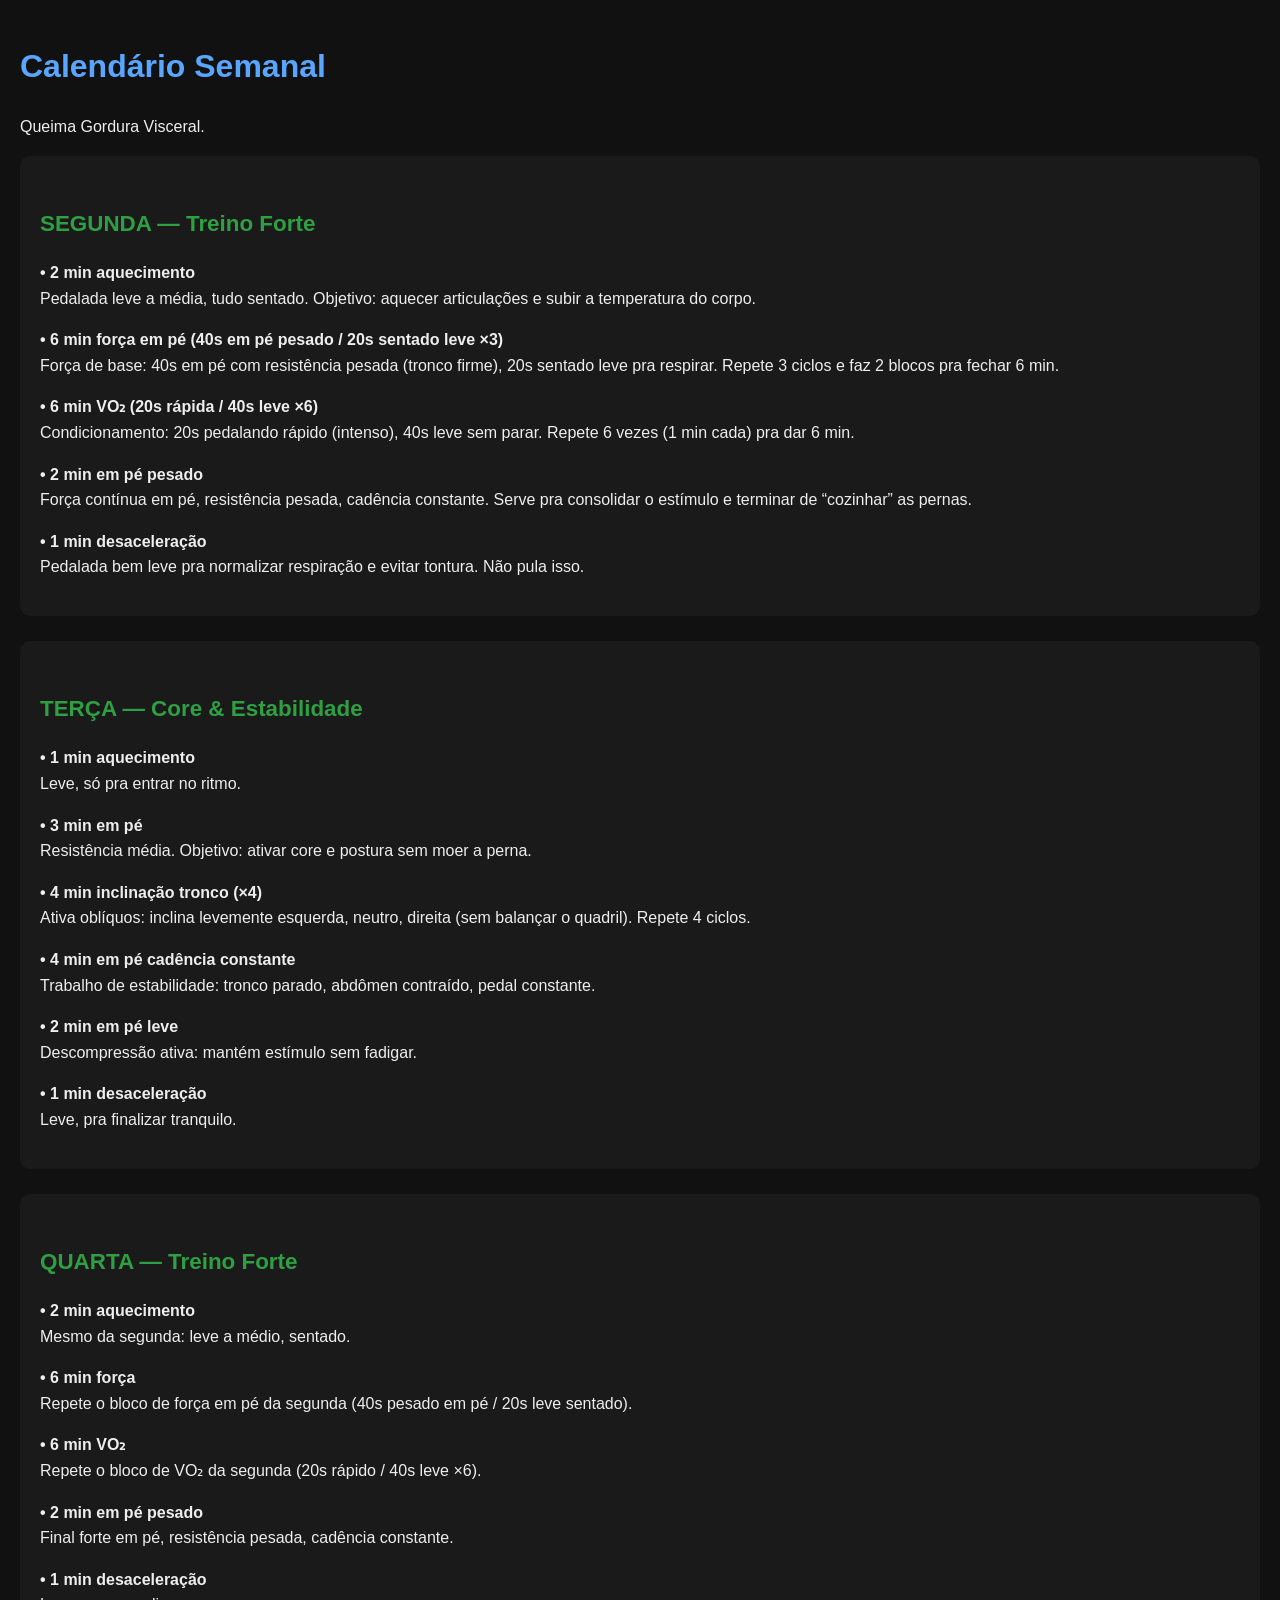
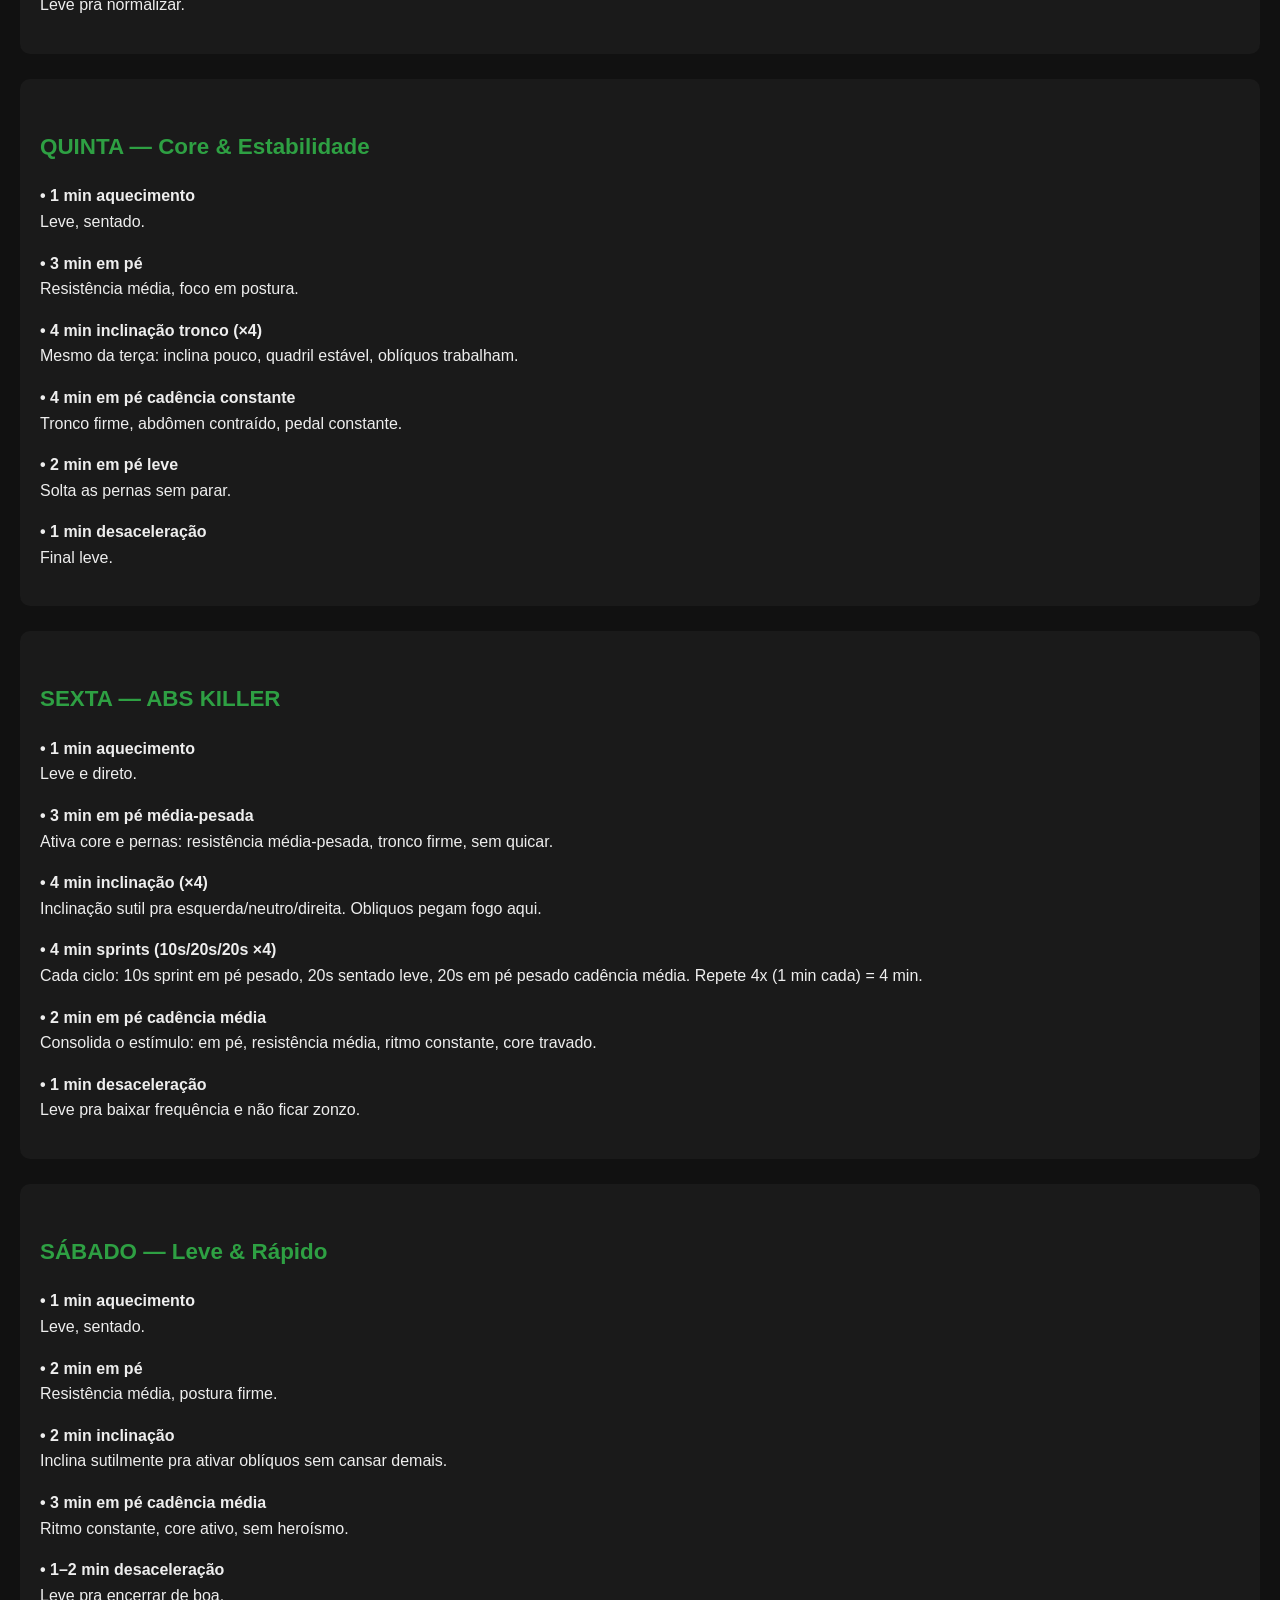
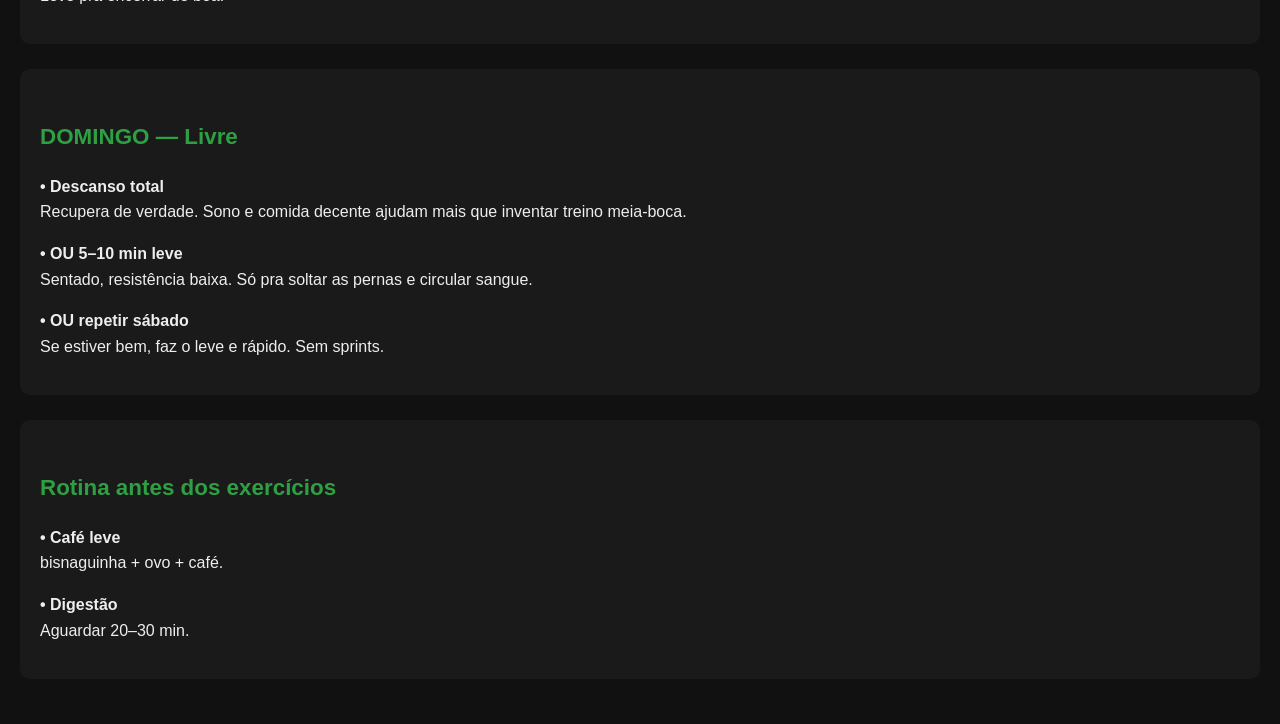
==== pages/calendario_bike.html @ 4c6ed40c "Add files via upload" ====
<!DOCTYPE html>
<html lang="pt-BR">
<head>
<meta charset="UTF-8">
<meta name="viewport" content="width=device-width, initial-scale=1.0">
<title>Calendário Semanal - Queima Gordura Visceral</title>
<style>
body {
  font-family: Arial, sans-serif;
  background:#111;
  color:#eee;
  padding:20px;
  line-height:1.6;
  margin:0;
}
h1 { color:#58a6ff; font-size:2rem; }
h2 { margin-top:30px; color:#2ea043; font-size:1.4rem; }
section {
  background:#1a1a1a;
  padding:20px;
  border-radius:10px;
  margin-bottom:25px;
}
pre {
  background:#000;
  padding:10px;
  border-radius:6px;
  white-space:pre-wrap;
  font-size:0.95rem;
}

/* RESPONSIVIDADE */
@media (max-width: 600px) {
  body { padding:10px; }
  h1 { font-size:1.6rem; }
  h2 { font-size:1.2rem; }
  section { padding:15px; }
  pre { font-size:0.85rem; padding:8px; }
}
</style>
</head>
<body>

<h1>Calendário Semanal</h1>
<p>Queima Gordura Visceral.</p>

<section>
  <h2>SEGUNDA — Treino Forte</h2>

  <div class="bloco">
    <p><strong>• 2 min aquecimento</strong><br>
      <span class="explica">Pedalada leve a média, tudo sentado. Objetivo: aquecer articulações e subir a temperatura do corpo.</span>
    </p>

    <p><strong>• 6 min força em pé (40s em pé pesado / 20s sentado leve ×3)</strong><br>
      <span class="explica">Força de base: 40s em pé com resistência pesada (tronco firme), 20s sentado leve pra respirar. Repete 3 ciclos e faz 2 blocos pra fechar 6 min.</span>
    </p>

    <p><strong>• 6 min VO₂ (20s rápida / 40s leve ×6)</strong><br>
      <span class="explica">Condicionamento: 20s pedalando rápido (intenso), 40s leve sem parar. Repete 6 vezes (1 min cada) pra dar 6 min.</span>
    </p>

    <p><strong>• 2 min em pé pesado</strong><br>
      <span class="explica">Força contínua em pé, resistência pesada, cadência constante. Serve pra consolidar o estímulo e terminar de “cozinhar” as pernas.</span>
    </p>

    <p><strong>• 1 min desaceleração</strong><br>
      <span class="explica">Pedalada bem leve pra normalizar respiração e evitar tontura. Não pula isso.</span>
    </p>
  </div>
</section>

<section>
  <h2>TERÇA — Core & Estabilidade</h2>

  <div class="bloco">
    <p><strong>• 1 min aquecimento</strong><br>
      <span class="explica">Leve, só pra entrar no ritmo.</span>
    </p>

    <p><strong>• 3 min em pé</strong><br>
      <span class="explica">Resistência média. Objetivo: ativar core e postura sem moer a perna.</span>
    </p>

    <p><strong>• 4 min inclinação tronco (×4)</strong><br>
      <span class="explica">Ativa oblíquos: inclina levemente esquerda, neutro, direita (sem balançar o quadril). Repete 4 ciclos.</span>
    </p>

    <p><strong>• 4 min em pé cadência constante</strong><br>
      <span class="explica">Trabalho de estabilidade: tronco parado, abdômen contraído, pedal constante.</span>
    </p>

    <p><strong>• 2 min em pé leve</strong><br>
      <span class="explica">Descompressão ativa: mantém estímulo sem fadigar.</span>
    </p>

    <p><strong>• 1 min desaceleração</strong><br>
      <span class="explica">Leve, pra finalizar tranquilo.</span>
    </p>
  </div>
</section>

<section>
  <h2>QUARTA — Treino Forte</h2>

  <div class="bloco">
    <p><strong>• 2 min aquecimento</strong><br>
      <span class="explica">Mesmo da segunda: leve a médio, sentado.</span>
    </p>

    <p><strong>• 6 min força</strong><br>
      <span class="explica">Repete o bloco de força em pé da segunda (40s pesado em pé / 20s leve sentado).</span>
    </p>

    <p><strong>• 6 min VO₂</strong><br>
      <span class="explica">Repete o bloco de VO₂ da segunda (20s rápido / 40s leve ×6).</span>
    </p>

    <p><strong>• 2 min em pé pesado</strong><br>
      <span class="explica">Final forte em pé, resistência pesada, cadência constante.</span>
    </p>

    <p><strong>• 1 min desaceleração</strong><br>
      <span class="explica">Leve pra normalizar.</span>
    </p>
  </div>
</section>

<section>
  <h2>QUINTA — Core & Estabilidade</h2>

  <div class="bloco">
    <p><strong>• 1 min aquecimento</strong><br>
      <span class="explica">Leve, sentado.</span>
    </p>

    <p><strong>• 3 min em pé</strong><br>
      <span class="explica">Resistência média, foco em postura.</span>
    </p>

    <p><strong>• 4 min inclinação tronco (×4)</strong><br>
      <span class="explica">Mesmo da terça: inclina pouco, quadril estável, oblíquos trabalham.</span>
    </p>

    <p><strong>• 4 min em pé cadência constante</strong><br>
      <span class="explica">Tronco firme, abdômen contraído, pedal constante.</span>
    </p>

    <p><strong>• 2 min em pé leve</strong><br>
      <span class="explica">Solta as pernas sem parar.</span>
    </p>

    <p><strong>• 1 min desaceleração</strong><br>
      <span class="explica">Final leve.</span>
    </p>
  </div>
</section>

<section>
  <h2>SEXTA — ABS KILLER</h2>

  <div class="bloco">
    <p><strong>• 1 min aquecimento</strong><br>
      <span class="explica">Leve e direto.</span>
    </p>

    <p><strong>• 3 min em pé média-pesada</strong><br>
      <span class="explica">Ativa core e pernas: resistência média-pesada, tronco firme, sem quicar.</span>
    </p>

    <p><strong>• 4 min inclinação (×4)</strong><br>
      <span class="explica">Inclinação sutil pra esquerda/neutro/direita. Obliquos pegam fogo aqui.</span>
    </p>

    <p><strong>• 4 min sprints (10s/20s/20s ×4)</strong><br>
      <span class="explica">Cada ciclo: 10s sprint em pé pesado, 20s sentado leve, 20s em pé pesado cadência média. Repete 4x (1 min cada) = 4 min.</span>
    </p>

    <p><strong>• 2 min em pé cadência média</strong><br>
      <span class="explica">Consolida o estímulo: em pé, resistência média, ritmo constante, core travado.</span>
    </p>

    <p><strong>• 1 min desaceleração</strong><br>
      <span class="explica">Leve pra baixar frequência e não ficar zonzo.</span>
    </p>
  </div>
</section>

<section>
  <h2>SÁBADO — Leve & Rápido</h2>

  <div class="bloco">
    <p><strong>• 1 min aquecimento</strong><br>
      <span class="explica">Leve, sentado.</span>
    </p>

    <p><strong>• 2 min em pé</strong><br>
      <span class="explica">Resistência média, postura firme.</span>
    </p>

    <p><strong>• 2 min inclinação</strong><br>
      <span class="explica">Inclina sutilmente pra ativar oblíquos sem cansar demais.</span>
    </p>

    <p><strong>• 3 min em pé cadência média</strong><br>
      <span class="explica">Ritmo constante, core ativo, sem heroísmo.</span>
    </p>

    <p><strong>• 1–2 min desaceleração</strong><br>
      <span class="explica">Leve pra encerrar de boa.</span>
    </p>
  </div>
</section>

<section>
  <h2>DOMINGO — Livre</h2>

  <div class="bloco">
    <p><strong>• Descanso total</strong><br>
      <span class="explica">Recupera de verdade. Sono e comida decente ajudam mais que inventar treino meia-boca.</span>
    </p>

    <p><strong>• OU 5–10 min leve</strong><br>
      <span class="explica">Sentado, resistência baixa. Só pra soltar as pernas e circular sangue.</span>
    </p>

    <p><strong>• OU repetir sábado</strong><br>
      <span class="explica">Se estiver bem, faz o leve e rápido. Sem sprints.</span>
    </p>
  </div>
</section>

<section>
  <h2>Rotina antes dos exercícios</h2>

  <div class="bloco">
    <p><strong>• Café leve</strong><br>
      <span class="explica">bisnaguinha + ovo + café.</span>
    </p>

    <p><strong>• Digestão</strong><br>
      <span class="explica">Aguardar 20–30 min.</span>
    </p>
  </div>
</section>

</body>
</html>
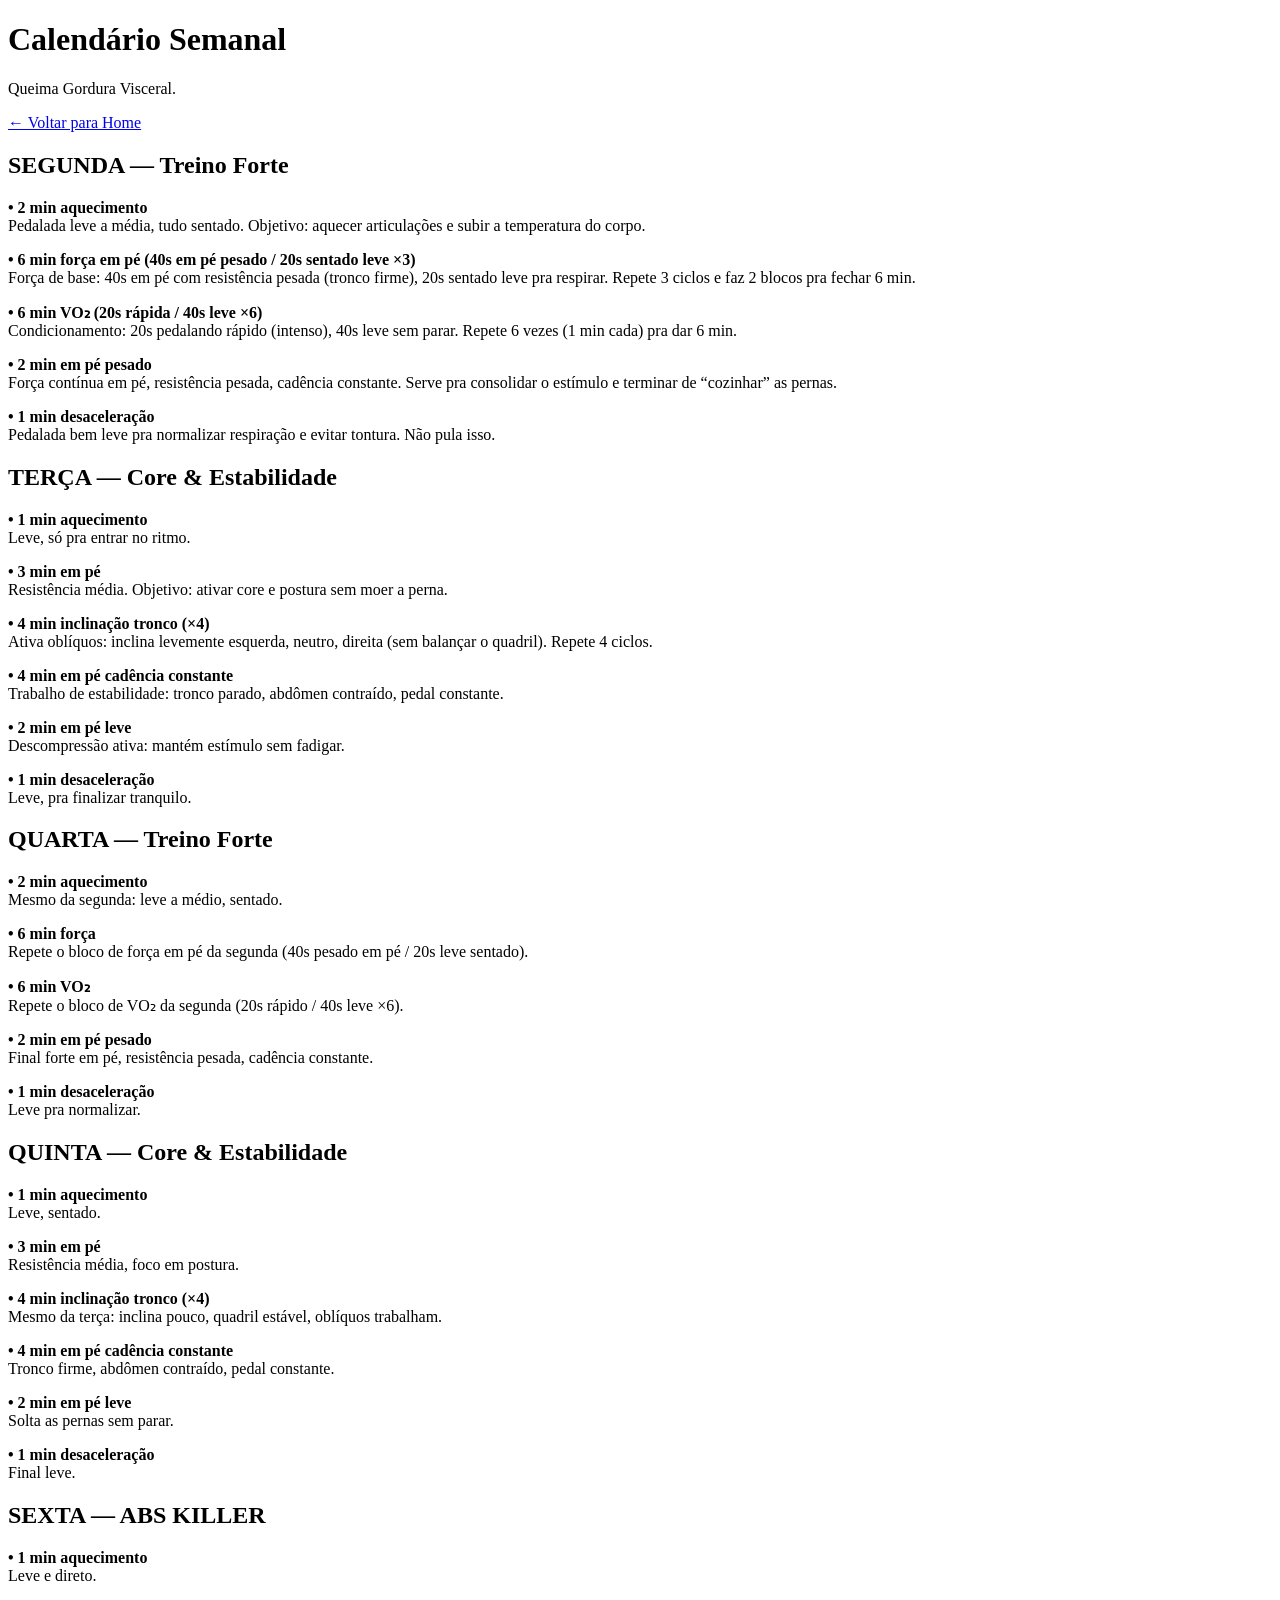
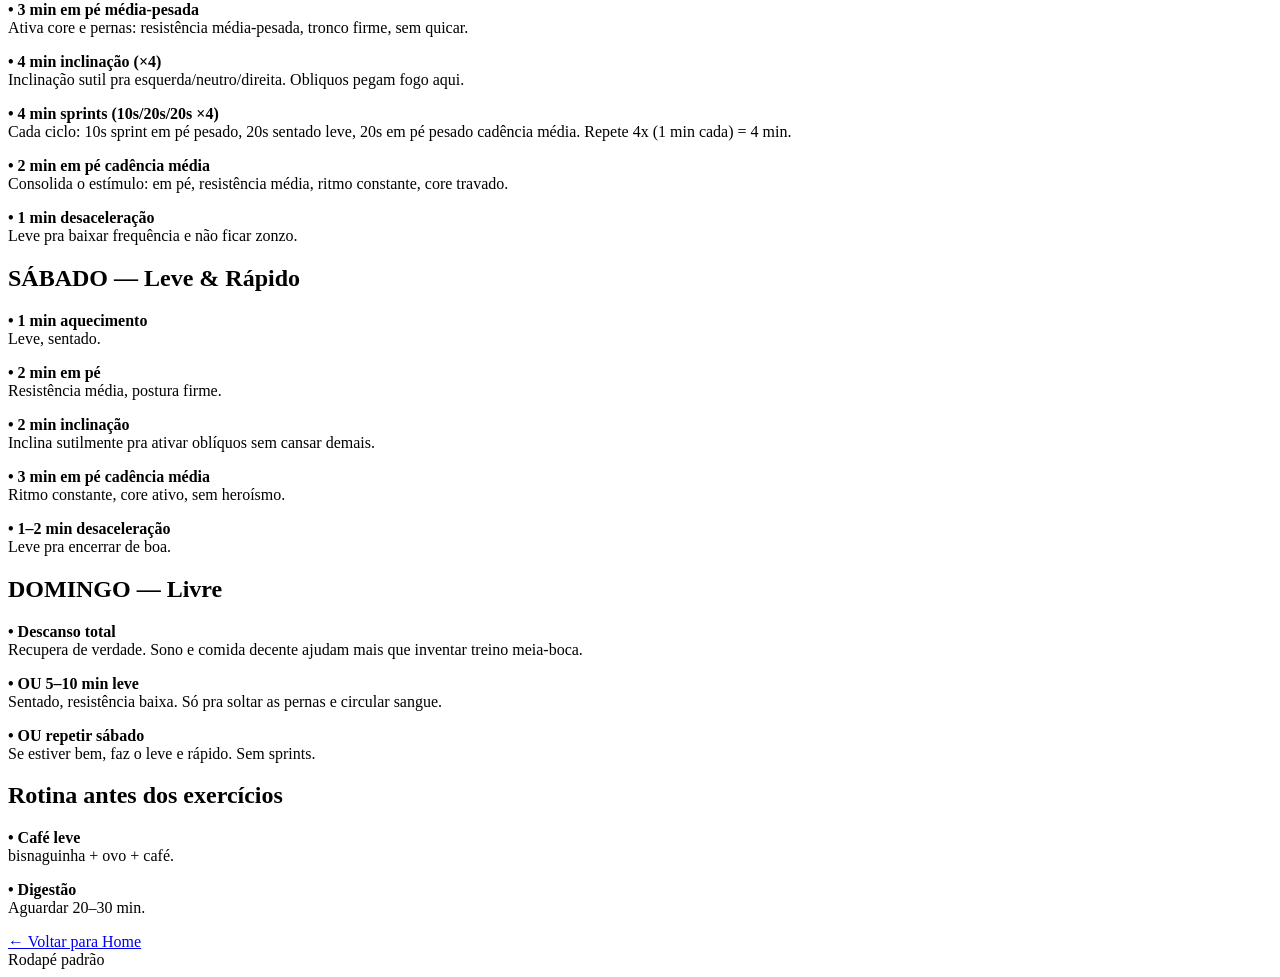
==== commit 8efd41d5: "Update calendario_bike.html" ====
--- a/pages/calendario_bike.html
+++ b/pages/calendario_bike.html
@@ -1,249 +1,231 @@
-
 <!DOCTYPE html>
 <html lang="pt-BR">
 <head>
-<meta charset="UTF-8">
-<meta name="viewport" content="width=device-width, initial-scale=1.0">
-<title>Calendário Semanal - Queima Gordura Visceral</title>
-<style>
-body {
-  font-family: Arial, sans-serif;
-  background:#111;
-  color:#eee;
-  padding:20px;
-  line-height:1.6;
-  margin:0;
-}
-h1 { color:#58a6ff; font-size:2rem; }
-h2 { margin-top:30px; color:#2ea043; font-size:1.4rem; }
-section {
-  background:#1a1a1a;
-  padding:20px;
-  border-radius:10px;
-  margin-bottom:25px;
-}
-pre {
-  background:#000;
-  padding:10px;
-  border-radius:6px;
-  white-space:pre-wrap;
-  font-size:0.95rem;
-}
-
-/* RESPONSIVIDADE */
-@media (max-width: 600px) {
-  body { padding:10px; }
-  h1 { font-size:1.6rem; }
-  h2 { font-size:1.2rem; }
-  section { padding:15px; }
-  pre { font-size:0.85rem; padding:8px; }
-}
-</style>
+  <meta charset="UTF-8">
+  <meta name="viewport" content="width=device-width, initial-scale=1.0">
+  <title>Calendário Semanal - Queima Gordura Visceral</title>
+  <link rel="stylesheet" href="style.css">
 </head>
 <body>
-
-<h1>Calendário Semanal</h1>
-<p>Queima Gordura Visceral.</p>
-
-<section>
-  <h2>SEGUNDA — Treino Forte</h2>
-
-  <div class="bloco">
-    <p><strong>• 2 min aquecimento</strong><br>
-      <span class="explica">Pedalada leve a média, tudo sentado. Objetivo: aquecer articulações e subir a temperatura do corpo.</span>
-    </p>
-
-    <p><strong>• 6 min força em pé (40s em pé pesado / 20s sentado leve ×3)</strong><br>
-      <span class="explica">Força de base: 40s em pé com resistência pesada (tronco firme), 20s sentado leve pra respirar. Repete 3 ciclos e faz 2 blocos pra fechar 6 min.</span>
-    </p>
-
-    <p><strong>• 6 min VO₂ (20s rápida / 40s leve ×6)</strong><br>
-      <span class="explica">Condicionamento: 20s pedalando rápido (intenso), 40s leve sem parar. Repete 6 vezes (1 min cada) pra dar 6 min.</span>
-    </p>
-
-    <p><strong>• 2 min em pé pesado</strong><br>
-      <span class="explica">Força contínua em pé, resistência pesada, cadência constante. Serve pra consolidar o estímulo e terminar de “cozinhar” as pernas.</span>
-    </p>
-
-    <p><strong>• 1 min desaceleração</strong><br>
-      <span class="explica">Pedalada bem leve pra normalizar respiração e evitar tontura. Não pula isso.</span>
-    </p>
-  </div>
-</section>
-
-<section>
-  <h2>TERÇA — Core & Estabilidade</h2>
-
-  <div class="bloco">
-    <p><strong>• 1 min aquecimento</strong><br>
-      <span class="explica">Leve, só pra entrar no ritmo.</span>
-    </p>
-
-    <p><strong>• 3 min em pé</strong><br>
-      <span class="explica">Resistência média. Objetivo: ativar core e postura sem moer a perna.</span>
-    </p>
-
-    <p><strong>• 4 min inclinação tronco (×4)</strong><br>
-      <span class="explica">Ativa oblíquos: inclina levemente esquerda, neutro, direita (sem balançar o quadril). Repete 4 ciclos.</span>
-    </p>
-
-    <p><strong>• 4 min em pé cadência constante</strong><br>
-      <span class="explica">Trabalho de estabilidade: tronco parado, abdômen contraído, pedal constante.</span>
-    </p>
-
-    <p><strong>• 2 min em pé leve</strong><br>
-      <span class="explica">Descompressão ativa: mantém estímulo sem fadigar.</span>
-    </p>
-
-    <p><strong>• 1 min desaceleração</strong><br>
-      <span class="explica">Leve, pra finalizar tranquilo.</span>
-    </p>
-  </div>
-</section>
-
-<section>
-  <h2>QUARTA — Treino Forte</h2>
-
-  <div class="bloco">
-    <p><strong>• 2 min aquecimento</strong><br>
-      <span class="explica">Mesmo da segunda: leve a médio, sentado.</span>
-    </p>
-
-    <p><strong>• 6 min força</strong><br>
-      <span class="explica">Repete o bloco de força em pé da segunda (40s pesado em pé / 20s leve sentado).</span>
-    </p>
-
-    <p><strong>• 6 min VO₂</strong><br>
-      <span class="explica">Repete o bloco de VO₂ da segunda (20s rápido / 40s leve ×6).</span>
-    </p>
-
-    <p><strong>• 2 min em pé pesado</strong><br>
-      <span class="explica">Final forte em pé, resistência pesada, cadência constante.</span>
-    </p>
-
-    <p><strong>• 1 min desaceleração</strong><br>
-      <span class="explica">Leve pra normalizar.</span>
-    </p>
-  </div>
-</section>
-
-<section>
-  <h2>QUINTA — Core & Estabilidade</h2>
-
-  <div class="bloco">
-    <p><strong>• 1 min aquecimento</strong><br>
-      <span class="explica">Leve, sentado.</span>
-    </p>
-
-    <p><strong>• 3 min em pé</strong><br>
-      <span class="explica">Resistência média, foco em postura.</span>
-    </p>
-
-    <p><strong>• 4 min inclinação tronco (×4)</strong><br>
-      <span class="explica">Mesmo da terça: inclina pouco, quadril estável, oblíquos trabalham.</span>
-    </p>
-
-    <p><strong>• 4 min em pé cadência constante</strong><br>
-      <span class="explica">Tronco firme, abdômen contraído, pedal constante.</span>
-    </p>
-
-    <p><strong>• 2 min em pé leve</strong><br>
-      <span class="explica">Solta as pernas sem parar.</span>
-    </p>
-
-    <p><strong>• 1 min desaceleração</strong><br>
-      <span class="explica">Final leve.</span>
-    </p>
-  </div>
-</section>
-
-<section>
-  <h2>SEXTA — ABS KILLER</h2>
-
-  <div class="bloco">
-    <p><strong>• 1 min aquecimento</strong><br>
-      <span class="explica">Leve e direto.</span>
-    </p>
-
-    <p><strong>• 3 min em pé média-pesada</strong><br>
-      <span class="explica">Ativa core e pernas: resistência média-pesada, tronco firme, sem quicar.</span>
-    </p>
-
-    <p><strong>• 4 min inclinação (×4)</strong><br>
-      <span class="explica">Inclinação sutil pra esquerda/neutro/direita. Obliquos pegam fogo aqui.</span>
-    </p>
-
-    <p><strong>• 4 min sprints (10s/20s/20s ×4)</strong><br>
-      <span class="explica">Cada ciclo: 10s sprint em pé pesado, 20s sentado leve, 20s em pé pesado cadência média. Repete 4x (1 min cada) = 4 min.</span>
-    </p>
-
-    <p><strong>• 2 min em pé cadência média</strong><br>
-      <span class="explica">Consolida o estímulo: em pé, resistência média, ritmo constante, core travado.</span>
-    </p>
-
-    <p><strong>• 1 min desaceleração</strong><br>
-      <span class="explica">Leve pra baixar frequência e não ficar zonzo.</span>
-    </p>
-  </div>
-</section>
-
-<section>
-  <h2>SÁBADO — Leve & Rápido</h2>
-
-  <div class="bloco">
-    <p><strong>• 1 min aquecimento</strong><br>
-      <span class="explica">Leve, sentado.</span>
-    </p>
-
-    <p><strong>• 2 min em pé</strong><br>
-      <span class="explica">Resistência média, postura firme.</span>
-    </p>
-
-    <p><strong>• 2 min inclinação</strong><br>
-      <span class="explica">Inclina sutilmente pra ativar oblíquos sem cansar demais.</span>
-    </p>
-
-    <p><strong>• 3 min em pé cadência média</strong><br>
-      <span class="explica">Ritmo constante, core ativo, sem heroísmo.</span>
-    </p>
-
-    <p><strong>• 1–2 min desaceleração</strong><br>
-      <span class="explica">Leve pra encerrar de boa.</span>
-    </p>
-  </div>
-</section>
-
-<section>
-  <h2>DOMINGO — Livre</h2>
-
-  <div class="bloco">
-    <p><strong>• Descanso total</strong><br>
-      <span class="explica">Recupera de verdade. Sono e comida decente ajudam mais que inventar treino meia-boca.</span>
-    </p>
-
-    <p><strong>• OU 5–10 min leve</strong><br>
-      <span class="explica">Sentado, resistência baixa. Só pra soltar as pernas e circular sangue.</span>
-    </p>
-
-    <p><strong>• OU repetir sábado</strong><br>
-      <span class="explica">Se estiver bem, faz o leve e rápido. Sem sprints.</span>
-    </p>
-  </div>
-</section>
-
-<section>
-  <h2>Rotina antes dos exercícios</h2>
-
-  <div class="bloco">
-    <p><strong>• Café leve</strong><br>
-      <span class="explica">bisnaguinha + ovo + café.</span>
-    </p>
-
-    <p><strong>• Digestão</strong><br>
-      <span class="explica">Aguardar 20–30 min.</span>
-    </p>
-  </div>
-</section>
-
+  <header>
+    <h1>Calendário Semanal</h1>
+    <p>Queima Gordura Visceral.</p>
+  </header>
+
+  <main>
+    <div class="nav-topo">
+      <a href="index.html" class="botao-home">← Voltar para Home</a>
+    </div>
+
+    <section>
+      <h2>SEGUNDA — Treino Forte</h2>
+
+      <div class="bloco">
+        <p><strong>• 2 min aquecimento</strong><br>
+          <span class="explica">Pedalada leve a média, tudo sentado. Objetivo: aquecer articulações e subir a temperatura do corpo.</span>
+        </p>
+
+        <p><strong>• 6 min força em pé (40s em pé pesado / 20s sentado leve ×3)</strong><br>
+          <span class="explica">Força de base: 40s em pé com resistência pesada (tronco firme), 20s sentado leve pra respirar. Repete 3 ciclos e faz 2 blocos pra fechar 6 min.</span>
+        </p>
+
+        <p><strong>• 6 min VO₂ (20s rápida / 40s leve ×6)</strong><br>
+          <span class="explica">Condicionamento: 20s pedalando rápido (intenso), 40s leve sem parar. Repete 6 vezes (1 min cada) pra dar 6 min.</span>
+        </p>
+
+        <p><strong>• 2 min em pé pesado</strong><br>
+          <span class="explica">Força contínua em pé, resistência pesada, cadência constante. Serve pra consolidar o estímulo e terminar de “cozinhar” as pernas.</span>
+        </p>
+
+        <p><strong>• 1 min desaceleração</strong><br>
+          <span class="explica">Pedalada bem leve pra normalizar respiração e evitar tontura. Não pula isso.</span>
+        </p>
+      </div>
+    </section>
+
+    <section>
+      <h2>TERÇA — Core & Estabilidade</h2>
+
+      <div class="bloco">
+        <p><strong>• 1 min aquecimento</strong><br>
+          <span class="explica">Leve, só pra entrar no ritmo.</span>
+        </p>
+
+        <p><strong>• 3 min em pé</strong><br>
+          <span class="explica">Resistência média. Objetivo: ativar core e postura sem moer a perna.</span>
+        </p>
+
+        <p><strong>• 4 min inclinação tronco (×4)</strong><br>
+          <span class="explica">Ativa oblíquos: inclina levemente esquerda, neutro, direita (sem balançar o quadril). Repete 4 ciclos.</span>
+        </p>
+
+        <p><strong>• 4 min em pé cadência constante</strong><br>
+          <span class="explica">Trabalho de estabilidade: tronco parado, abdômen contraído, pedal constante.</span>
+        </p>
+
+        <p><strong>• 2 min em pé leve</strong><br>
+          <span class="explica">Descompressão ativa: mantém estímulo sem fadigar.</span>
+        </p>
+
+        <p><strong>• 1 min desaceleração</strong><br>
+          <span class="explica">Leve, pra finalizar tranquilo.</span>
+        </p>
+      </div>
+    </section>
+
+    <section>
+      <h2>QUARTA — Treino Forte</h2>
+
+      <div class="bloco">
+        <p><strong>• 2 min aquecimento</strong><br>
+          <span class="explica">Mesmo da segunda: leve a médio, sentado.</span>
+        </p>
+
+        <p><strong>• 6 min força</strong><br>
+          <span class="explica">Repete o bloco de força em pé da segunda (40s pesado em pé / 20s leve sentado).</span>
+        </p>
+
+        <p><strong>• 6 min VO₂</strong><br>
+          <span class="explica">Repete o bloco de VO₂ da segunda (20s rápido / 40s leve ×6).</span>
+        </p>
+
+        <p><strong>• 2 min em pé pesado</strong><br>
+          <span class="explica">Final forte em pé, resistência pesada, cadência constante.</span>
+        </p>
+
+        <p><strong>• 1 min desaceleração</strong><br>
+          <span class="explica">Leve pra normalizar.</span>
+        </p>
+      </div>
+    </section>
+
+    <section>
+      <h2>QUINTA — Core & Estabilidade</h2>
+
+      <div class="bloco">
+        <p><strong>• 1 min aquecimento</strong><br>
+          <span class="explica">Leve, sentado.</span>
+        </p>
+
+        <p><strong>• 3 min em pé</strong><br>
+          <span class="explica">Resistência média, foco em postura.</span>
+        </p>
+
+        <p><strong>• 4 min inclinação tronco (×4)</strong><br>
+          <span class="explica">Mesmo da terça: inclina pouco, quadril estável, oblíquos trabalham.</span>
+        </p>
+
+        <p><strong>• 4 min em pé cadência constante</strong><br>
+          <span class="explica">Tronco firme, abdômen contraído, pedal constante.</span>
+        </p>
+
+        <p><strong>• 2 min em pé leve</strong><br>
+          <span class="explica">Solta as pernas sem parar.</span>
+        </p>
+
+        <p><strong>• 1 min desaceleração</strong><br>
+          <span class="explica">Final leve.</span>
+        </p>
+      </div>
+    </section>
+
+    <section>
+      <h2>SEXTA — ABS KILLER</h2>
+
+      <div class="bloco">
+        <p><strong>• 1 min aquecimento</strong><br>
+          <span class="explica">Leve e direto.</span>
+        </p>
+
+        <p><strong>• 3 min em pé média-pesada</strong><br>
+          <span class="explica">Ativa core e pernas: resistência média-pesada, tronco firme, sem quicar.</span>
+        </p>
+
+        <p><strong>• 4 min inclinação (×4)</strong><br>
+          <span class="explica">Inclinação sutil pra esquerda/neutro/direita. Obliquos pegam fogo aqui.</span>
+        </p>
+
+        <p><strong>• 4 min sprints (10s/20s/20s ×4)</strong><br>
+          <span class="explica">Cada ciclo: 10s sprint em pé pesado, 20s sentado leve, 20s em pé pesado cadência média. Repete 4x (1 min cada) = 4 min.</span>
+        </p>
+
+        <p><strong>• 2 min em pé cadência média</strong><br>
+          <span class="explica">Consolida o estímulo: em pé, resistência média, ritmo constante, core travado.</span>
+        </p>
+
+        <p><strong>• 1 min desaceleração</strong><br>
+          <span class="explica">Leve pra baixar frequência e não ficar zonzo.</span>
+        </p>
+      </div>
+    </section>
+
+    <section>
+      <h2>SÁBADO — Leve & Rápido</h2>
+
+      <div class="bloco">
+        <p><strong>• 1 min aquecimento</strong><br>
+          <span class="explica">Leve, sentado.</span>
+        </p>
+
+        <p><strong>• 2 min em pé</strong><br>
+          <span class="explica">Resistência média, postura firme.</span>
+        </p>
+
+        <p><strong>• 2 min inclinação</strong><br>
+          <span class="explica">Inclina sutilmente pra ativar oblíquos sem cansar demais.</span>
+        </p>
+
+        <p><strong>• 3 min em pé cadência média</strong><br>
+          <span class="explica">Ritmo constante, core ativo, sem heroísmo.</span>
+        </p>
+
+        <p><strong>• 1–2 min desaceleração</strong><br>
+          <span class="explica">Leve pra encerrar de boa.</span>
+        </p>
+      </div>
+    </section>
+
+    <section>
+      <h2>DOMINGO — Livre</h2>
+
+      <div class="bloco">
+        <p><strong>• Descanso total</strong><br>
+          <span class="explica">Recupera de verdade. Sono e comida decente ajudam mais que inventar treino meia-boca.</span>
+        </p>
+
+        <p><strong>• OU 5–10 min leve</strong><br>
+          <span class="explica">Sentado, resistência baixa. Só pra soltar as pernas e circular sangue.</span>
+        </p>
+
+        <p><strong>• OU repetir sábado</strong><br>
+          <span class="explica">Se estiver bem, faz o leve e rápido. Sem sprints.</span>
+        </p>
+      </div>
+    </section>
+
+    <section>
+      <h2>Rotina antes dos exercícios</h2>
+
+      <div class="bloco">
+        <p><strong>• Café leve</strong><br>
+          <span class="explica">bisnaguinha + ovo + café.</span>
+        </p>
+
+        <p><strong>• Digestão</strong><br>
+          <span class="explica">Aguardar 20–30 min.</span>
+        </p>
+      </div>
+    </section>
+
+    <div class="acoes-finais">
+      <a href="index.html" class="botao-home">← Voltar para Home</a>
+    </div>
+  </main>
+
+  <footer>
+    <span id="rodape-texto">Rodapé padrão</span>
+  </footer>
+
+  <script src="script.js"></script>
 </body>
 </html>
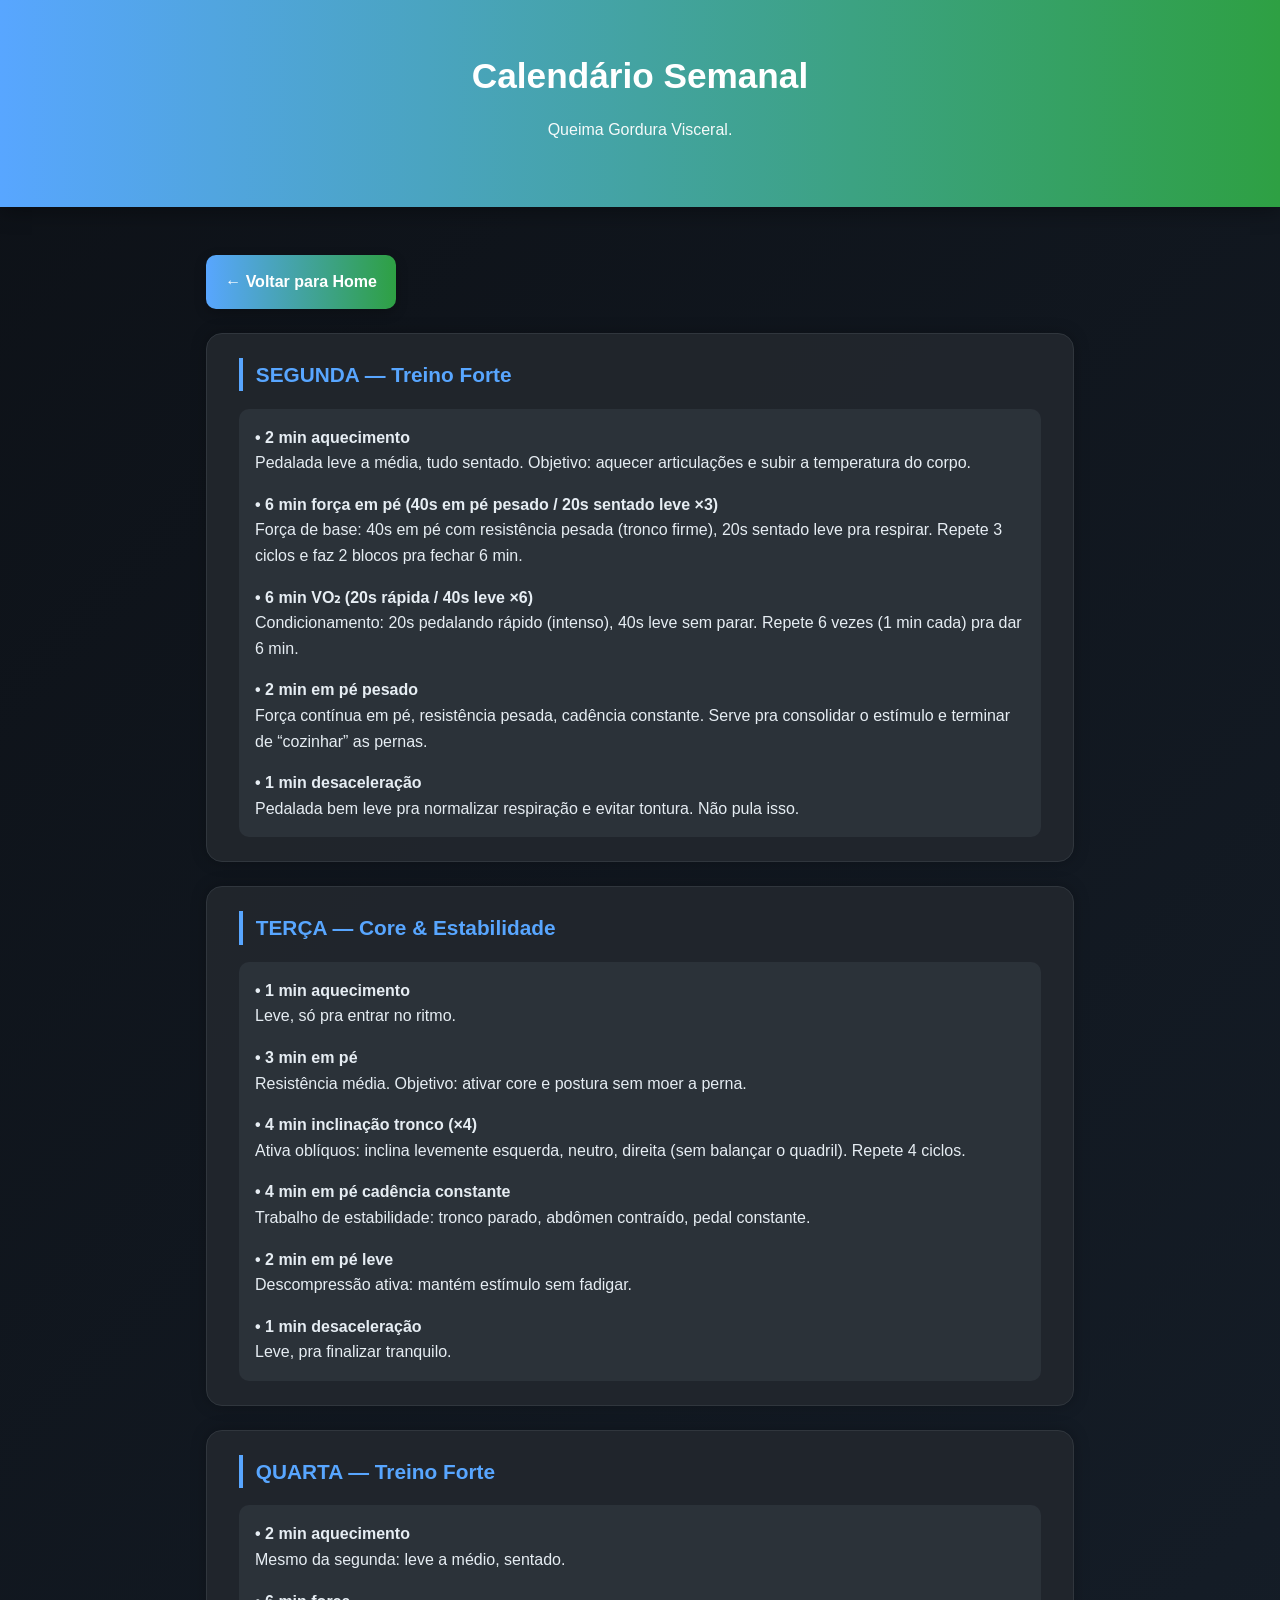
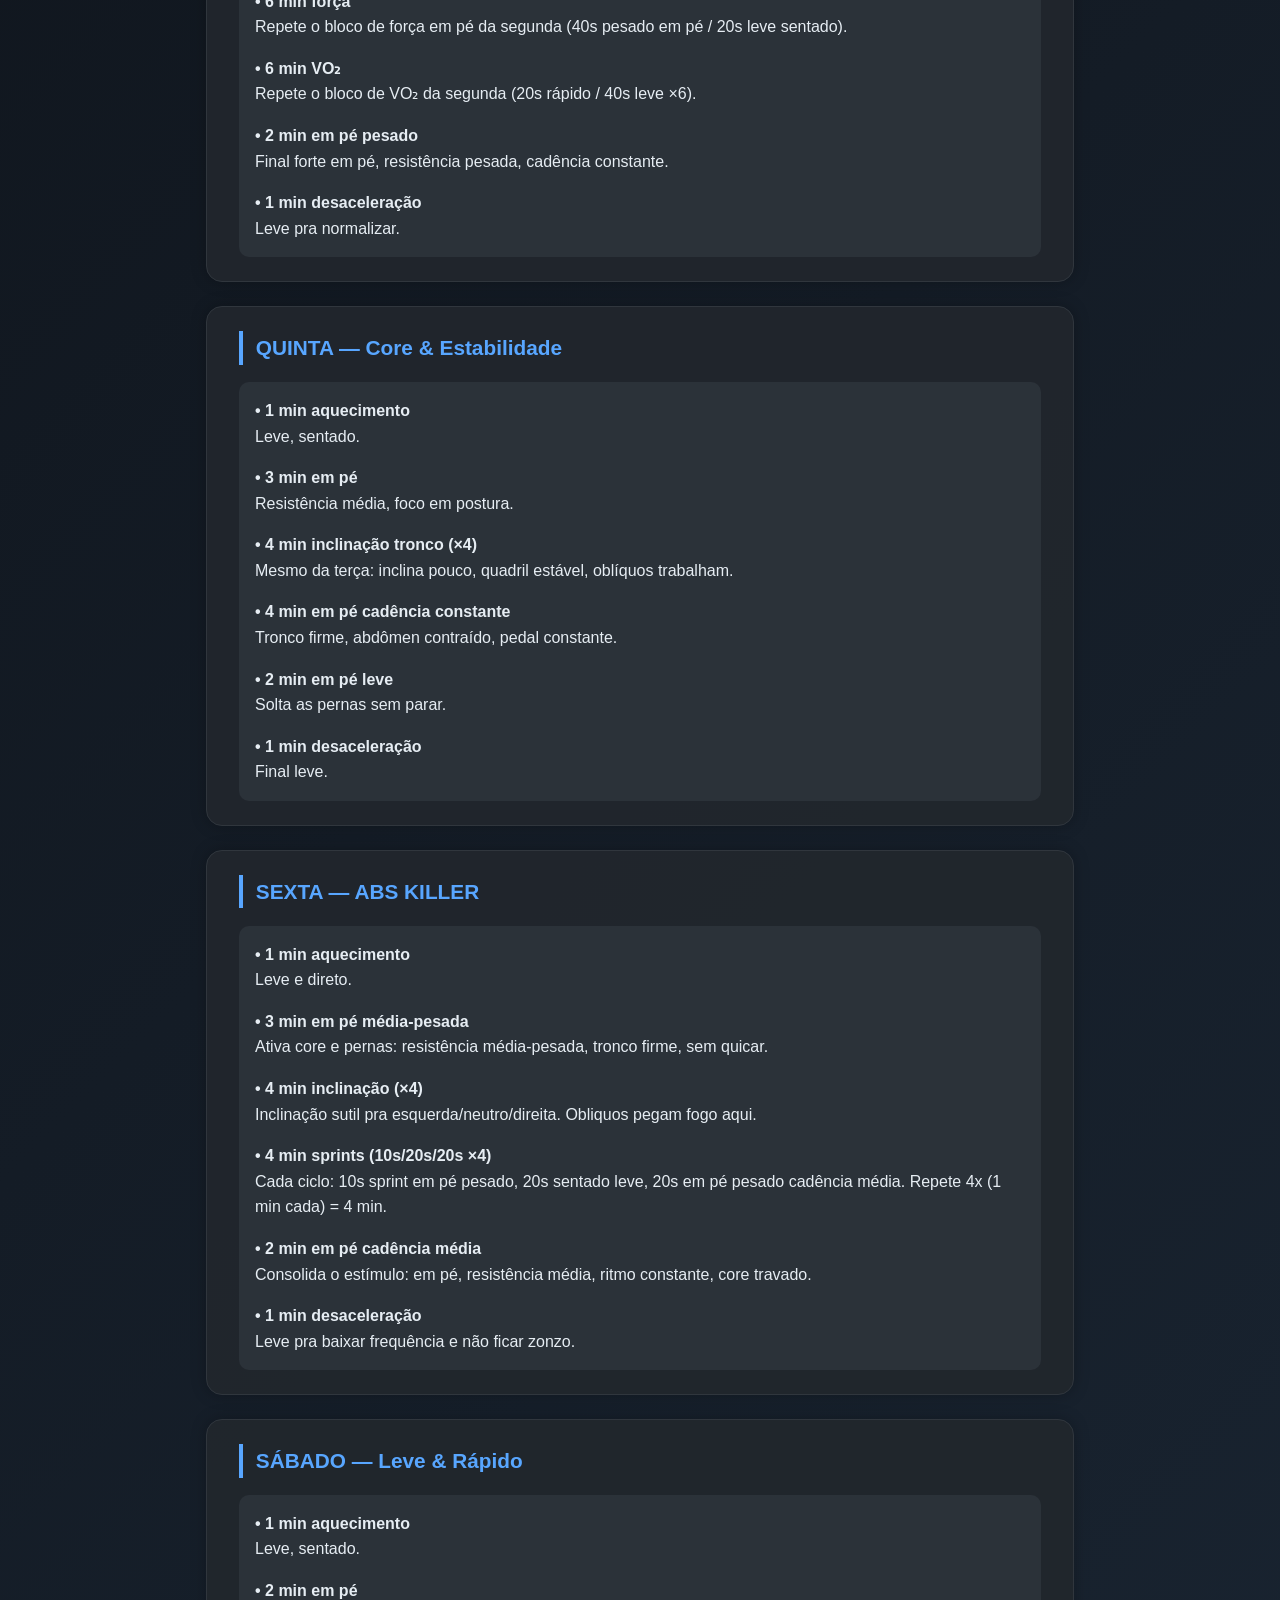
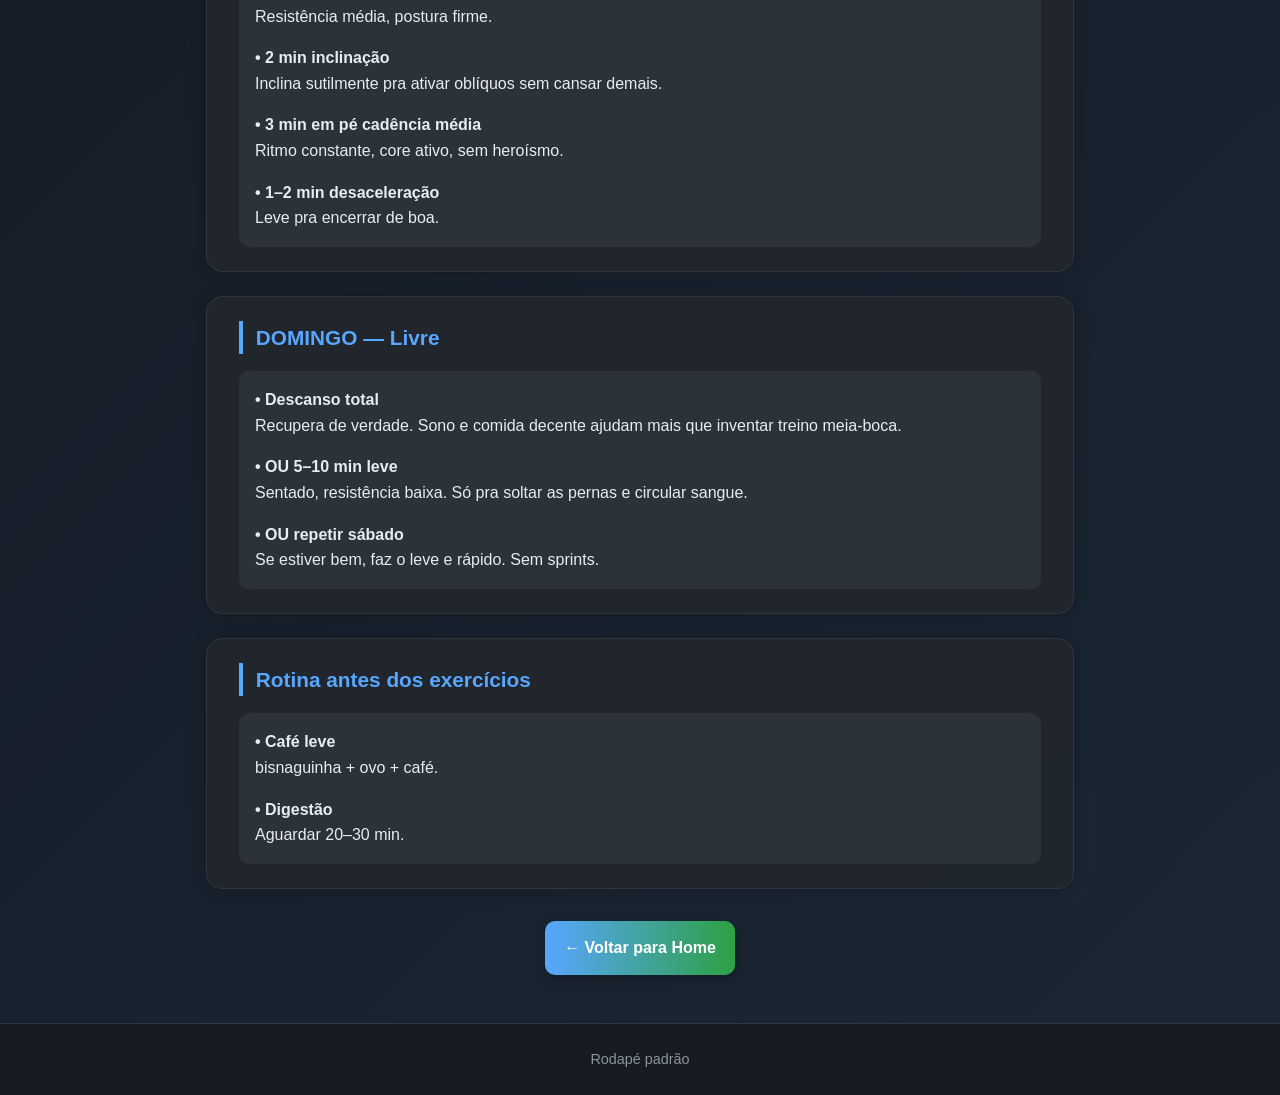
==== commit 364ccc63: "Update calendario_bike.html" ====
--- a/pages/calendario_bike.html
+++ b/pages/calendario_bike.html
@@ -4,7 +4,7 @@
   <meta charset="UTF-8">
   <meta name="viewport" content="width=device-width, initial-scale=1.0">
   <title>Calendário Semanal - Queima Gordura Visceral</title>
-  <link rel="stylesheet" href="style.css">
+  <link rel="stylesheet" href="../style.css">
 </head>
 <body>
   <header>
--- a/style.css
+++ b/style.css
@@ -0,0 +1,253 @@
+:root {
+  --bg-1: #0d1117;
+  --bg-2: #1b2735;
+  --card: rgba(33, 38, 45, 0.95);
+  --card-soft: rgba(45, 51, 59, 0.9);
+  --text: #e6edf3;
+  --muted: #8b949e;
+  --accent: #58a6ff;
+  --accent-2: #2ea043;
+  --border: #30363d;
+}
+
+* {
+  box-sizing: border-box;
+}
+
+body {
+  margin: 0;
+  font-family: Arial, sans-serif;
+  background: linear-gradient(135deg, var(--bg-1), var(--bg-2));
+  color: var(--text);
+  line-height: 1.6;
+}
+
+header {
+  text-align: center;
+  padding: 3rem 1rem;
+  background: linear-gradient(90deg, var(--accent), var(--accent-2));
+  color: #fff;
+  box-shadow: 0 4px 20px rgba(0, 0, 0, 0.35);
+}
+
+header h1 {
+  margin: 0;
+  font-size: 2.2rem;
+}
+
+header p {
+  margin-top: 0.8rem;
+  font-size: 1rem;
+  opacity: 0.95;
+}
+
+main {
+  max-width: 900px;
+  margin: 2rem auto;
+  padding: 1rem;
+}
+
+section {
+  background: var(--card);
+  border: 1px solid var(--border);
+  border-radius: 16px;
+  padding: 1.5rem 2rem;
+  margin-bottom: 1.5rem;
+  box-shadow: 0 0 15px rgba(0, 0, 0, 0.25);
+}
+
+h2 {
+  margin-top: 0;
+  color: var(--accent);
+  border-left: 4px solid var(--accent);
+  padding-left: 0.8rem;
+  font-size: 1.3rem;
+}
+
+.bloco {
+  background: var(--card-soft);
+  border-radius: 10px;
+  padding: 1rem;
+  margin-top: 1rem;
+}
+
+details {
+  margin-top: 1rem;
+  background: var(--card-soft);
+  border-radius: 10px;
+  padding: 0.8rem 1rem;
+}
+
+summary {
+  cursor: pointer;
+  font-weight: bold;
+  color: var(--accent);
+}
+
+.conteudo-oculto {
+  margin-top: 0.8rem;
+  color: var(--text);
+}
+
+footer {
+  text-align: center;
+  padding: 1.5rem;
+  color: var(--muted);
+  border-top: 1px solid var(--border);
+  background: #161b22;
+  font-size: 0.9rem;
+}
+
+@media (max-width: 600px) {
+  header {
+    padding: 2.2rem 1rem;
+  }
+
+  header h1 {
+    font-size: 1.7rem;
+  }
+
+  main {
+    padding: 0.8rem;
+  }
+
+  section {
+    padding: 1.2rem 1rem;
+  }
+
+  h2 {
+    font-size: 1.1rem;
+  }
+}
+
+.nav-topo {
+  margin-bottom: 1.5rem;
+}
+
+.acoes-finais {
+  margin-top: 2rem;
+  text-align: center;
+}
+
+.botao-home {
+  display: inline-block;
+  text-decoration: none;
+  background: linear-gradient(90deg, var(--accent), var(--accent-2));
+  color: #fff;
+  font-weight: bold;
+  padding: 0.9rem 1.2rem;
+  border-radius: 10px;
+  box-shadow: 0 4px 12px rgba(0, 0, 0, 0.25);
+  transition: transform 0.2s ease, opacity 0.2s ease;
+}
+
+.botao-home:hover {
+  transform: translateY(-2px);
+  opacity: 0.95;
+}
+
+.explica {
+  color: var(--text);
+}
+
+.bloco p {
+  margin: 0 0 1rem;
+}
+
+.bloco p:last-child {
+  margin-bottom: 0;
+}
+
+.lista-padrao {
+  list-style: none;
+  padding-left: 0;
+  margin: 0;
+}
+
+.lista-padrao > li {
+  background: var(--card-soft);
+  border-radius: 10px;
+  padding: 1rem;
+  margin: 0.6rem 0;
+}
+
+.lista-interna {
+  margin: 0.8rem 0 0 1.2rem;
+  padding-left: 1rem;
+}
+
+.lista-interna li {
+  margin-bottom: 0.4rem;
+}
+
+.tipcontent {
+  margin-top: 0.8rem;
+  padding: 0.9rem;
+  border-radius: 8px;
+  background: rgba(13, 17, 23, 0.7);
+  border: 1px solid var(--border);
+}
+
+.tipcontent p {
+  margin: 0 0 0.7rem;
+}
+
+.tipcontent p:last-child {
+  margin-bottom: 0;
+}
+
+.lista-padrao > li strong {
+  color: #d2a8ff;
+}
+
+pre {
+  white-space: pre-wrap;
+  margin: 0.8rem 0 0;
+}
+
+code {
+  display: block;
+  background: rgba(13, 17, 23, 0.7);
+  color: #79c0ff;
+  padding: 0.8rem;
+  border-radius: 8px;
+  border: 1px solid var(--border);
+  overflow-x: auto;
+}
+
+.grid-cards {
+  display: grid;
+  grid-template-columns: repeat(auto-fit, minmax(220px, 1fr));
+  gap: 1rem;
+  margin-top: 1rem;
+}
+
+.card-link {
+  display: block;
+  text-decoration: none;
+  background: var(--card-soft);
+  border: 1px solid var(--border);
+  border-radius: 12px;
+  padding: 1.2rem;
+  color: var(--text);
+  box-shadow: 0 0 12px rgba(0, 0, 0, 0.2);
+  transition: transform 0.2s ease, border-color 0.2s ease, box-shadow 0.2s ease;
+}
+
+.card-link:hover {
+  transform: translateY(-4px);
+  border-color: var(--accent);
+  box-shadow: 0 0 18px rgba(0, 0, 0, 0.28);
+}
+
+.card-link h3 {
+  margin: 0 0 0.6rem;
+  color: var(--accent);
+  font-size: 1.1rem;
+}
+
+.card-link p {
+  margin: 0;
+  color: var(--text);
+  font-size: 0.95rem;
+}
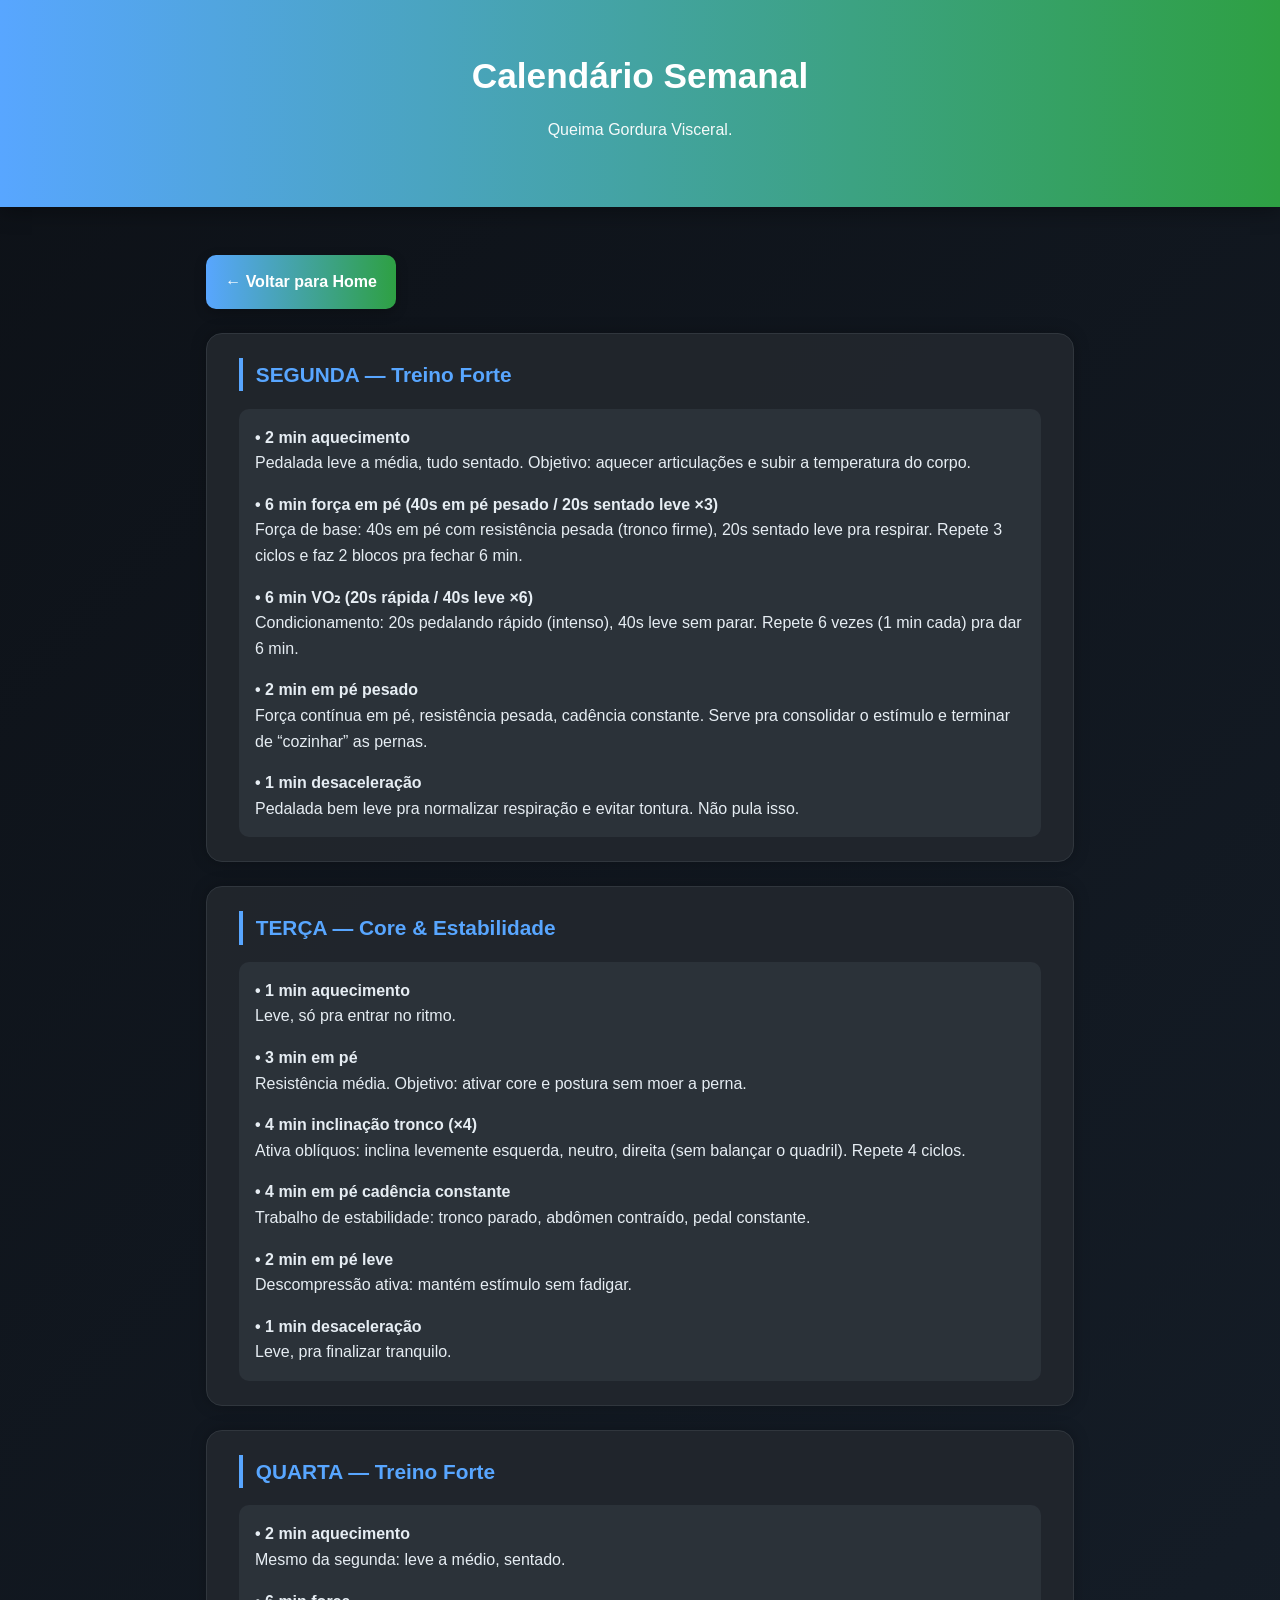
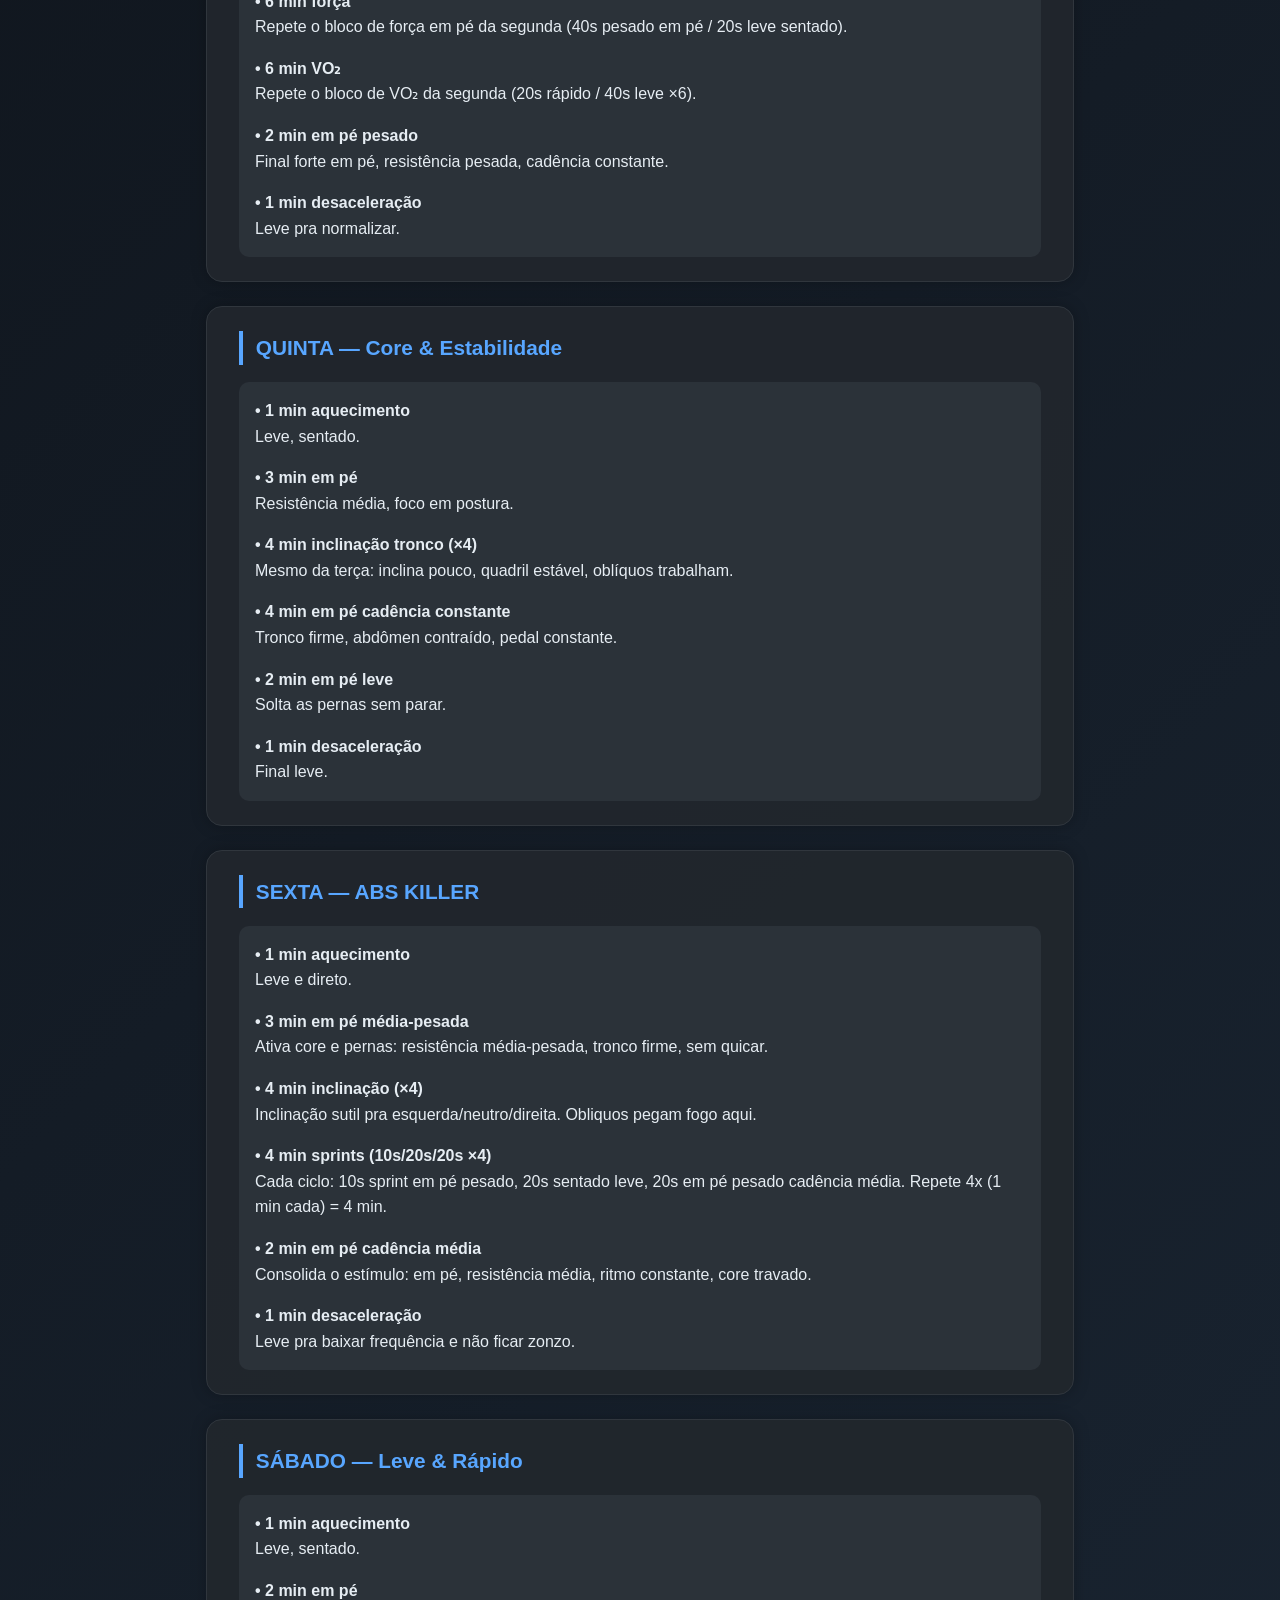
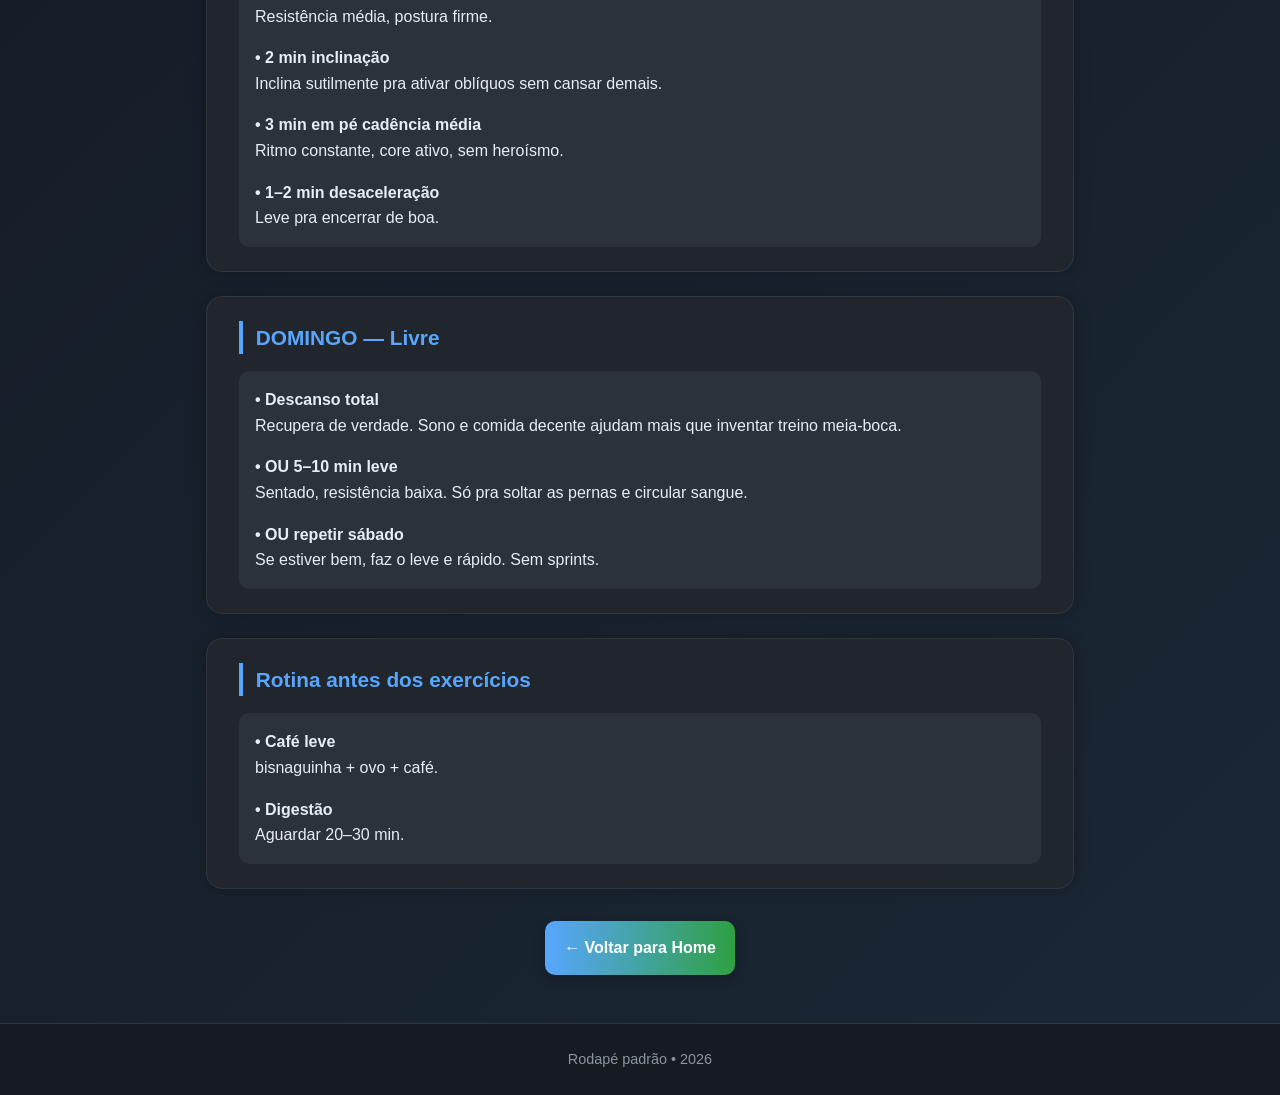
==== commit 20ff3a3c: "Update calendario_bike.html" ====
--- a/pages/calendario_bike.html
+++ b/pages/calendario_bike.html
@@ -226,6 +226,6 @@
     <span id="rodape-texto">Rodapé padrão</span>
   </footer>
 
-  <script src="script.js"></script>
+  <script src="../script.js"></script>
 </body>
 </html>
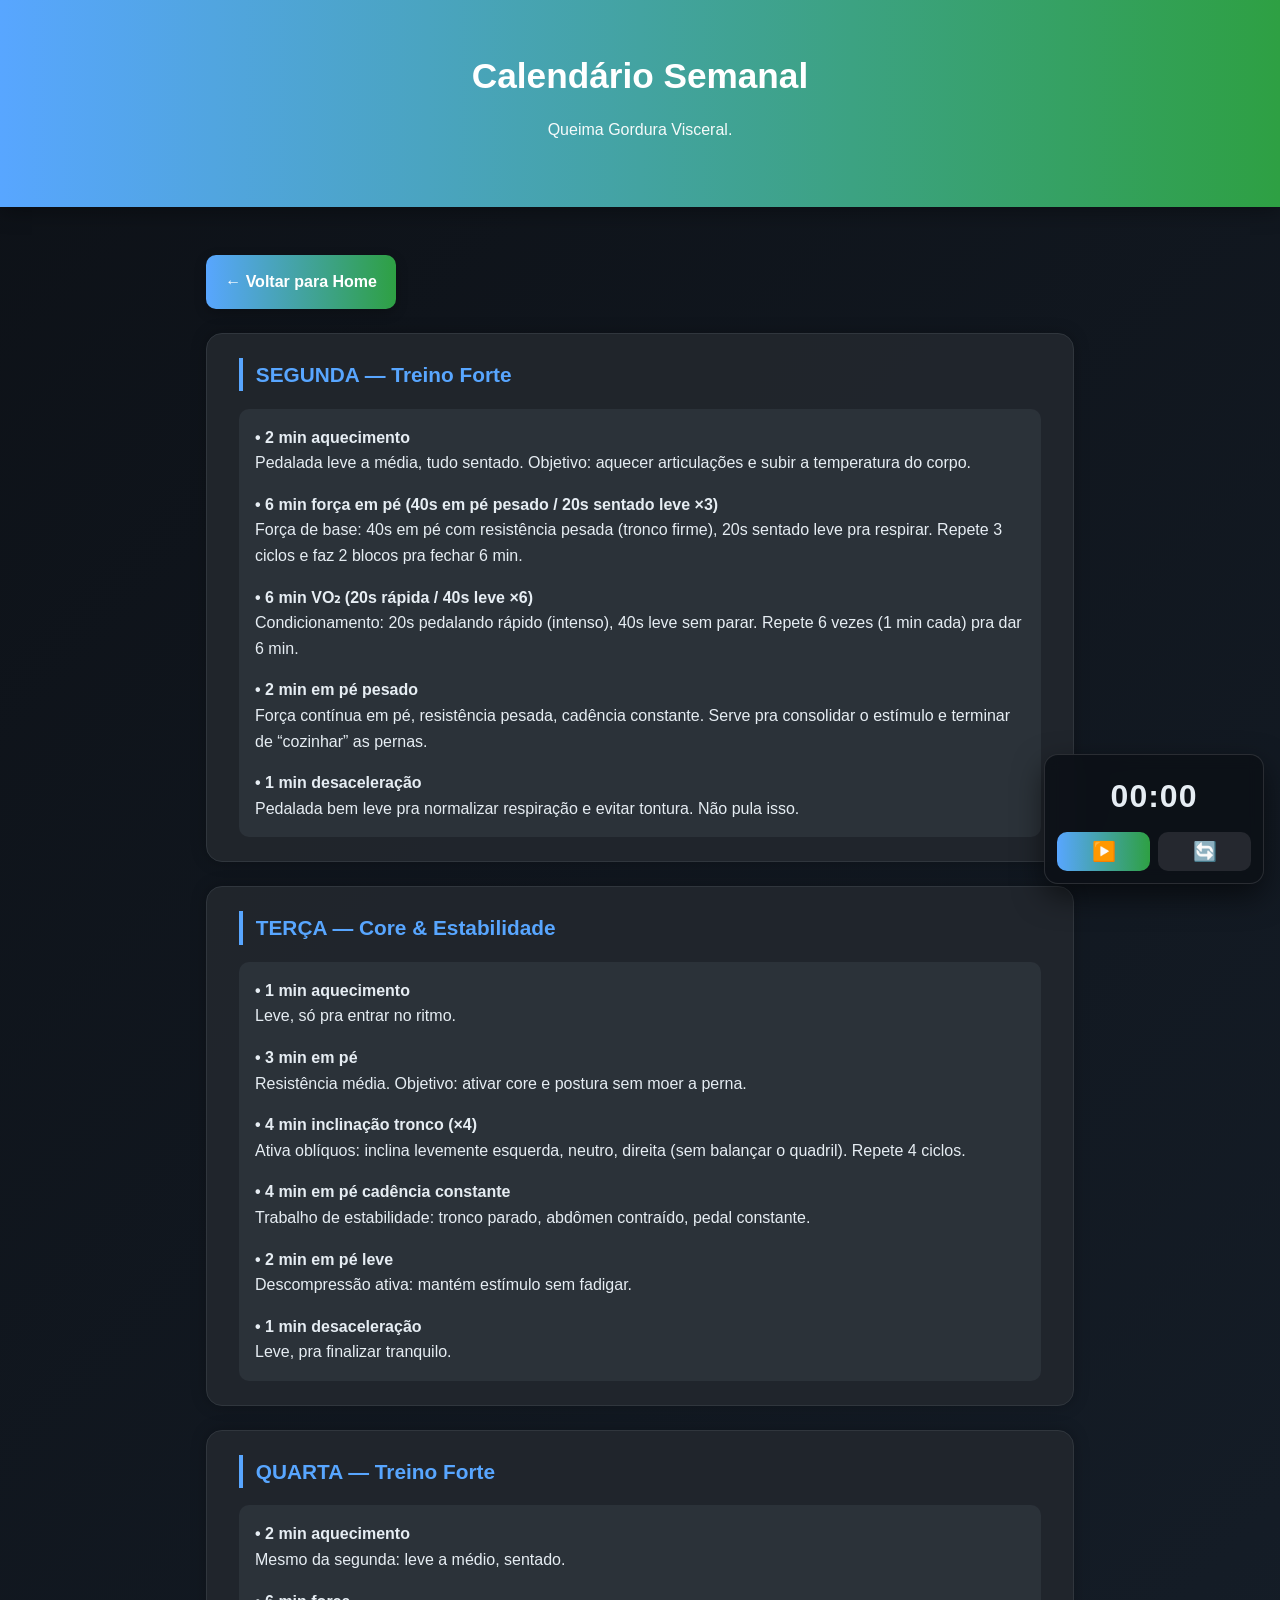
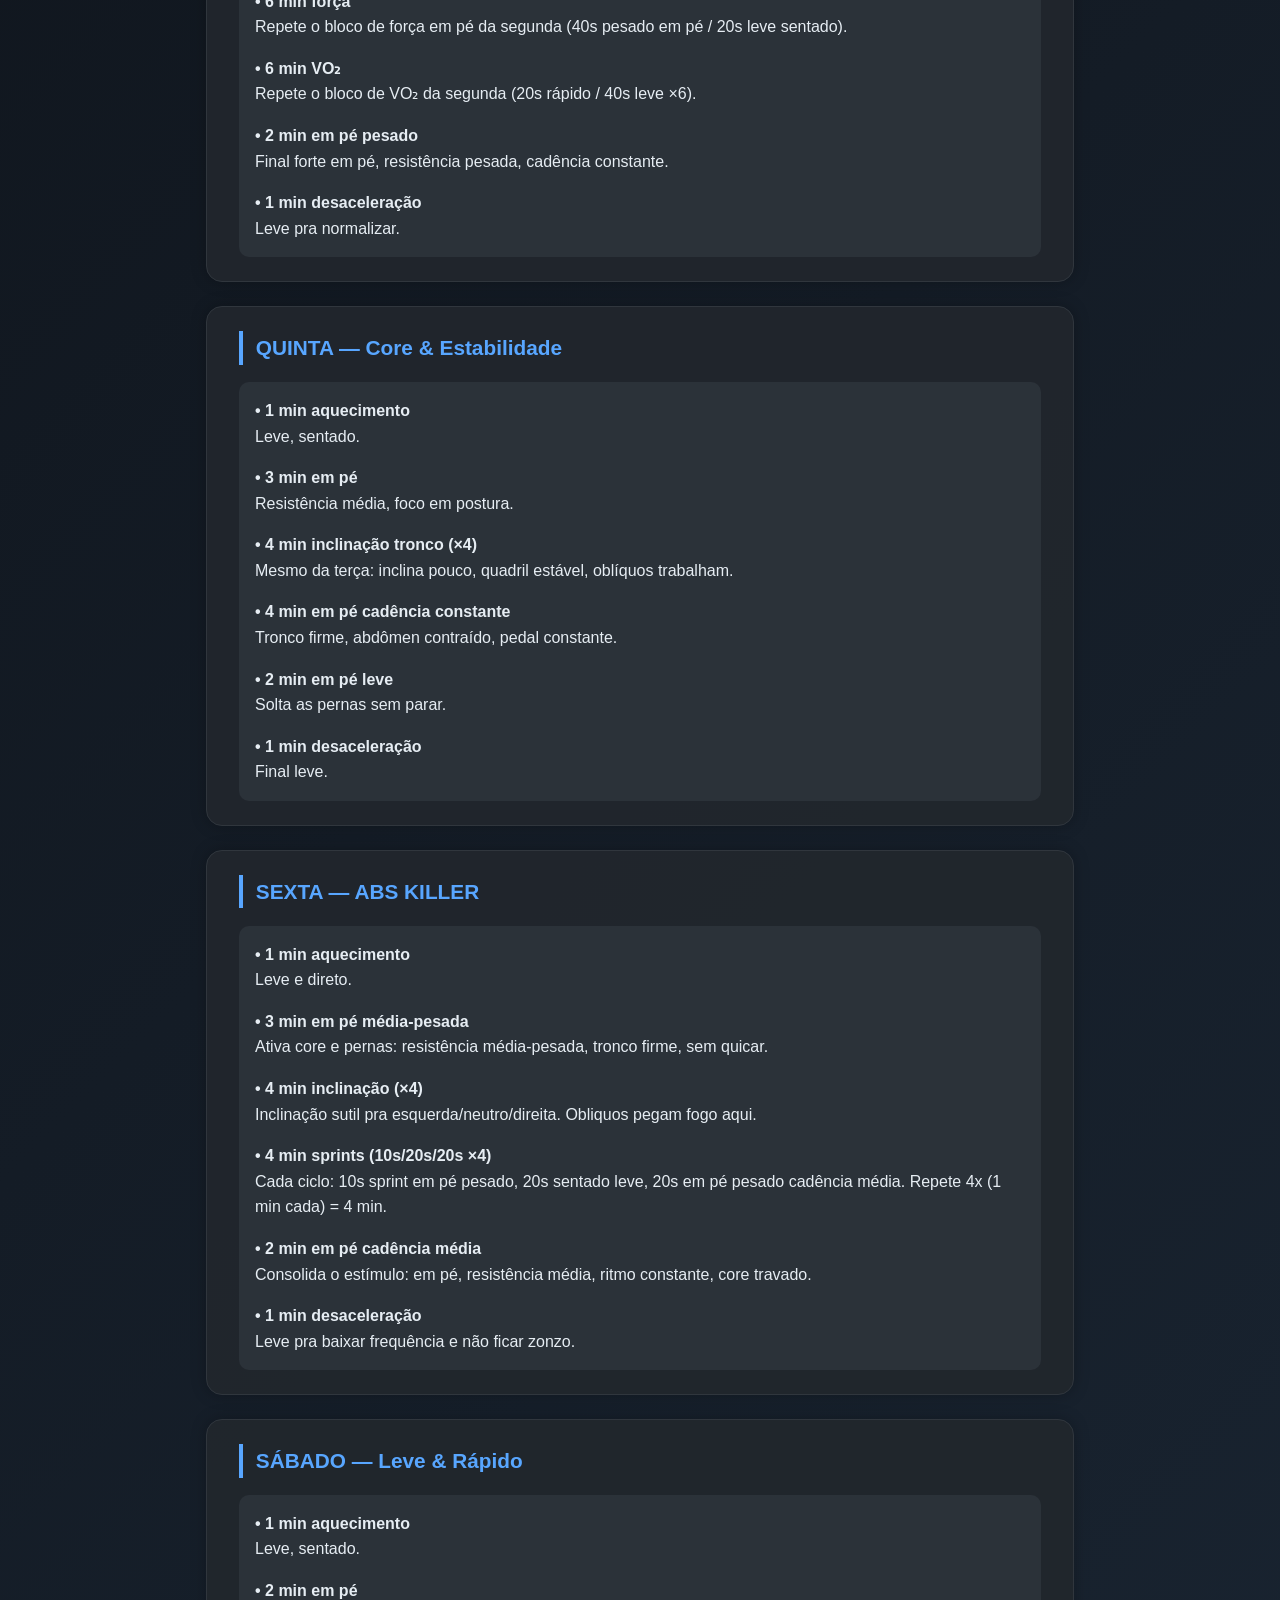
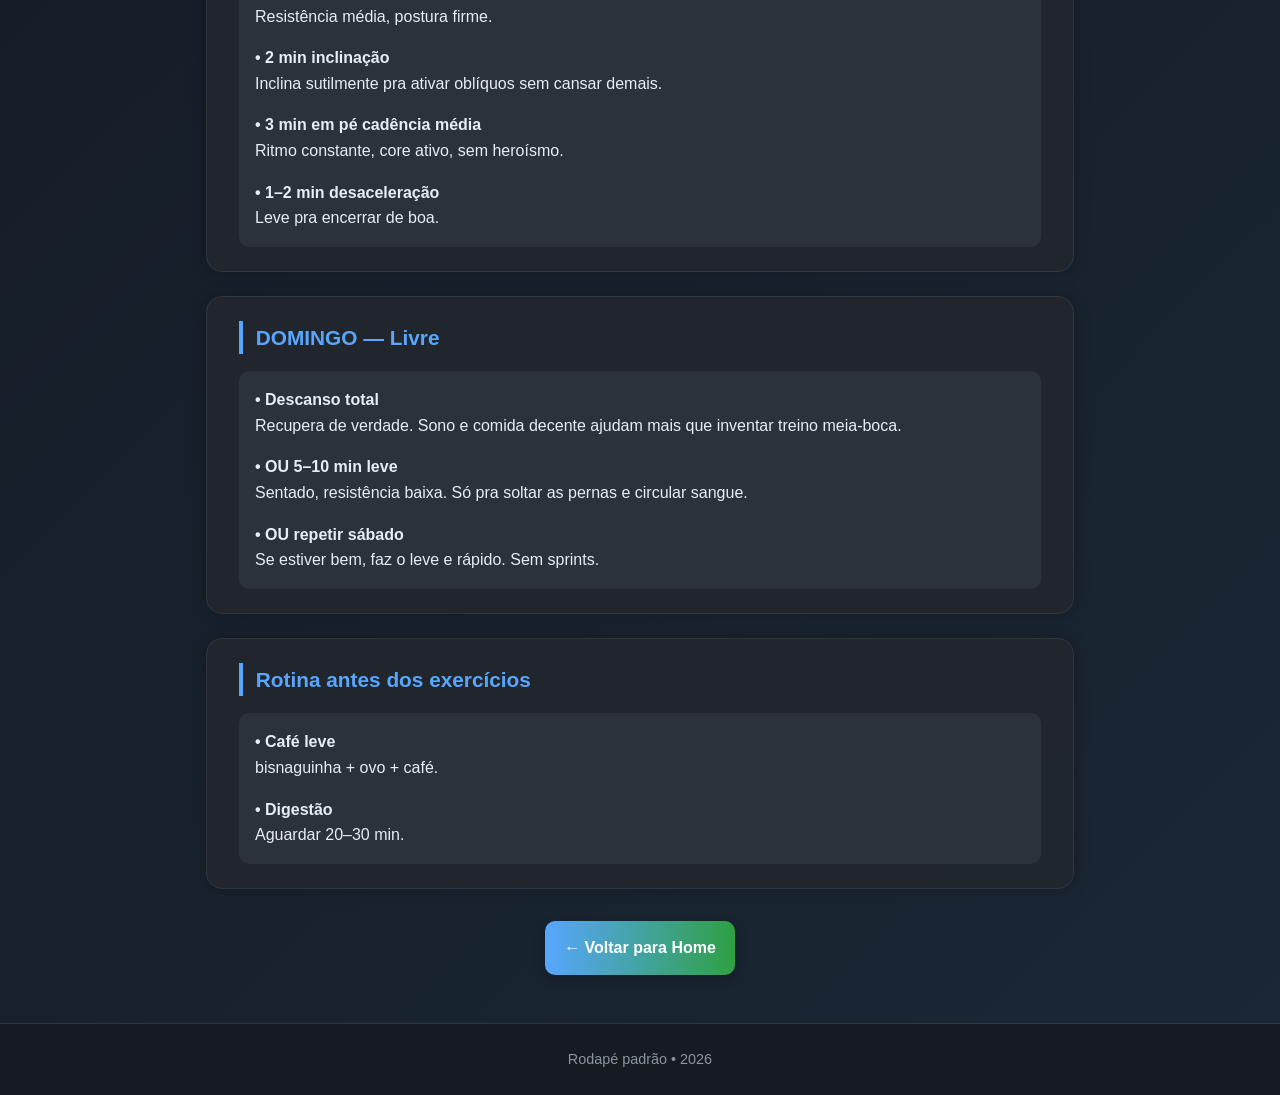
==== commit 6859b21b: "Update calendario_bike.html" ====
--- a/pages/calendario_bike.html
+++ b/pages/calendario_bike.html
@@ -5,6 +5,7 @@
   <meta name="viewport" content="width=device-width, initial-scale=1.0">
   <title>Calendário Semanal - Queima Gordura Visceral</title>
   <link rel="stylesheet" href="../style.css">
+  <link rel="stylesheet" href="../timer-toggle.css">
 </head>
 <body>
   <header>
@@ -14,7 +15,7 @@
 
   <main>
     <div class="nav-topo">
-      <a href="index.html" class="botao-home">← Voltar para Home</a>
+      <a href="../index.html" class="botao-home">← Voltar para Home</a>
     </div>
 
     <section>
@@ -218,7 +219,7 @@
     </section>
 
     <div class="acoes-finais">
-      <a href="index.html" class="botao-home">← Voltar para Home</a>
+      <a href="../index.html" class="botao-home">← Voltar para Home</a>
     </div>
   </main>
 
@@ -226,6 +227,16 @@
     <span id="rodape-texto">Rodapé padrão</span>
   </footer>
 
-  <script src="../script.js"></script>
+  <div id="trainer-timer" role="group" aria-label="Cronômetro de treino">
+    <div class="timer-display" id="timerDisplay">00:00</div>
+    <div class="timer-controls" aria-label="Controles do cronômetro">
+      <button id="timerToggle" class="primary" type="button" aria-label="Iniciar" title="Iniciar">▶️</button>
+      <button id="timerReset" type="button" aria-label="Reiniciar" title="Reiniciar">🔄</button>
+    </div>
+  </div>
+
+
+    <script src="../timer-toggle.js"></script>
+<script src="../script.js"></script>
 </body>
 </html>
--- a/timer-toggle.css
+++ b/timer-toggle.css
@@ -0,0 +1,65 @@
+/* ===== Cronômetro flutuante (toggle) ===== */
+#trainer-timer{
+  position: fixed;
+  right: 16px;
+  bottom: 16px;
+  width: 220px;
+  background: rgba(13,17,23,0.92);
+  border: 1px solid rgba(255,255,255,0.12);
+  border-radius: 14px;
+  padding: 12px;
+  box-shadow: 0 12px 30px rgba(0,0,0,0.55);
+  backdrop-filter: blur(8px);
+  z-index: 9999;
+}
+
+#trainer-timer .timer-display{
+  font-size: 2rem;
+  font-weight: 700;
+  letter-spacing: 1px;
+  text-align: center;
+  margin: 4px 0 10px;
+}
+
+#trainer-timer .timer-controls{
+  display: flex;
+  gap: 8px;
+}
+
+#trainer-timer button{
+  flex: 1;
+  padding: 10px 10px;
+  border: 0;
+  border-radius: 10px;
+  cursor: pointer;
+  font-weight: 700;
+  background: rgba(255,255,255,0.10);
+  color: var(--text, #e6edf3);
+  font-size: 1.2rem;
+  line-height: 1;
+}
+
+#trainer-timer button.primary{
+  background: linear-gradient(90deg, var(--accent, #58a6ff), var(--accent-2, #2ea043));
+  color: #fff;
+}
+
+#trainer-timer button:active{
+  transform: translateY(1px);
+}
+
+#trainer-timer button:focus-visible{
+  outline: 2px solid rgba(88,166,255,0.75);
+  outline-offset: 2px;
+}
+
+@media (max-width: 600px){
+  #trainer-timer{
+    width: 200px;
+    right: 12px;
+    bottom: 12px;
+  }
+  #trainer-timer .timer-display{
+    font-size: 1.8rem;
+  }
+}
